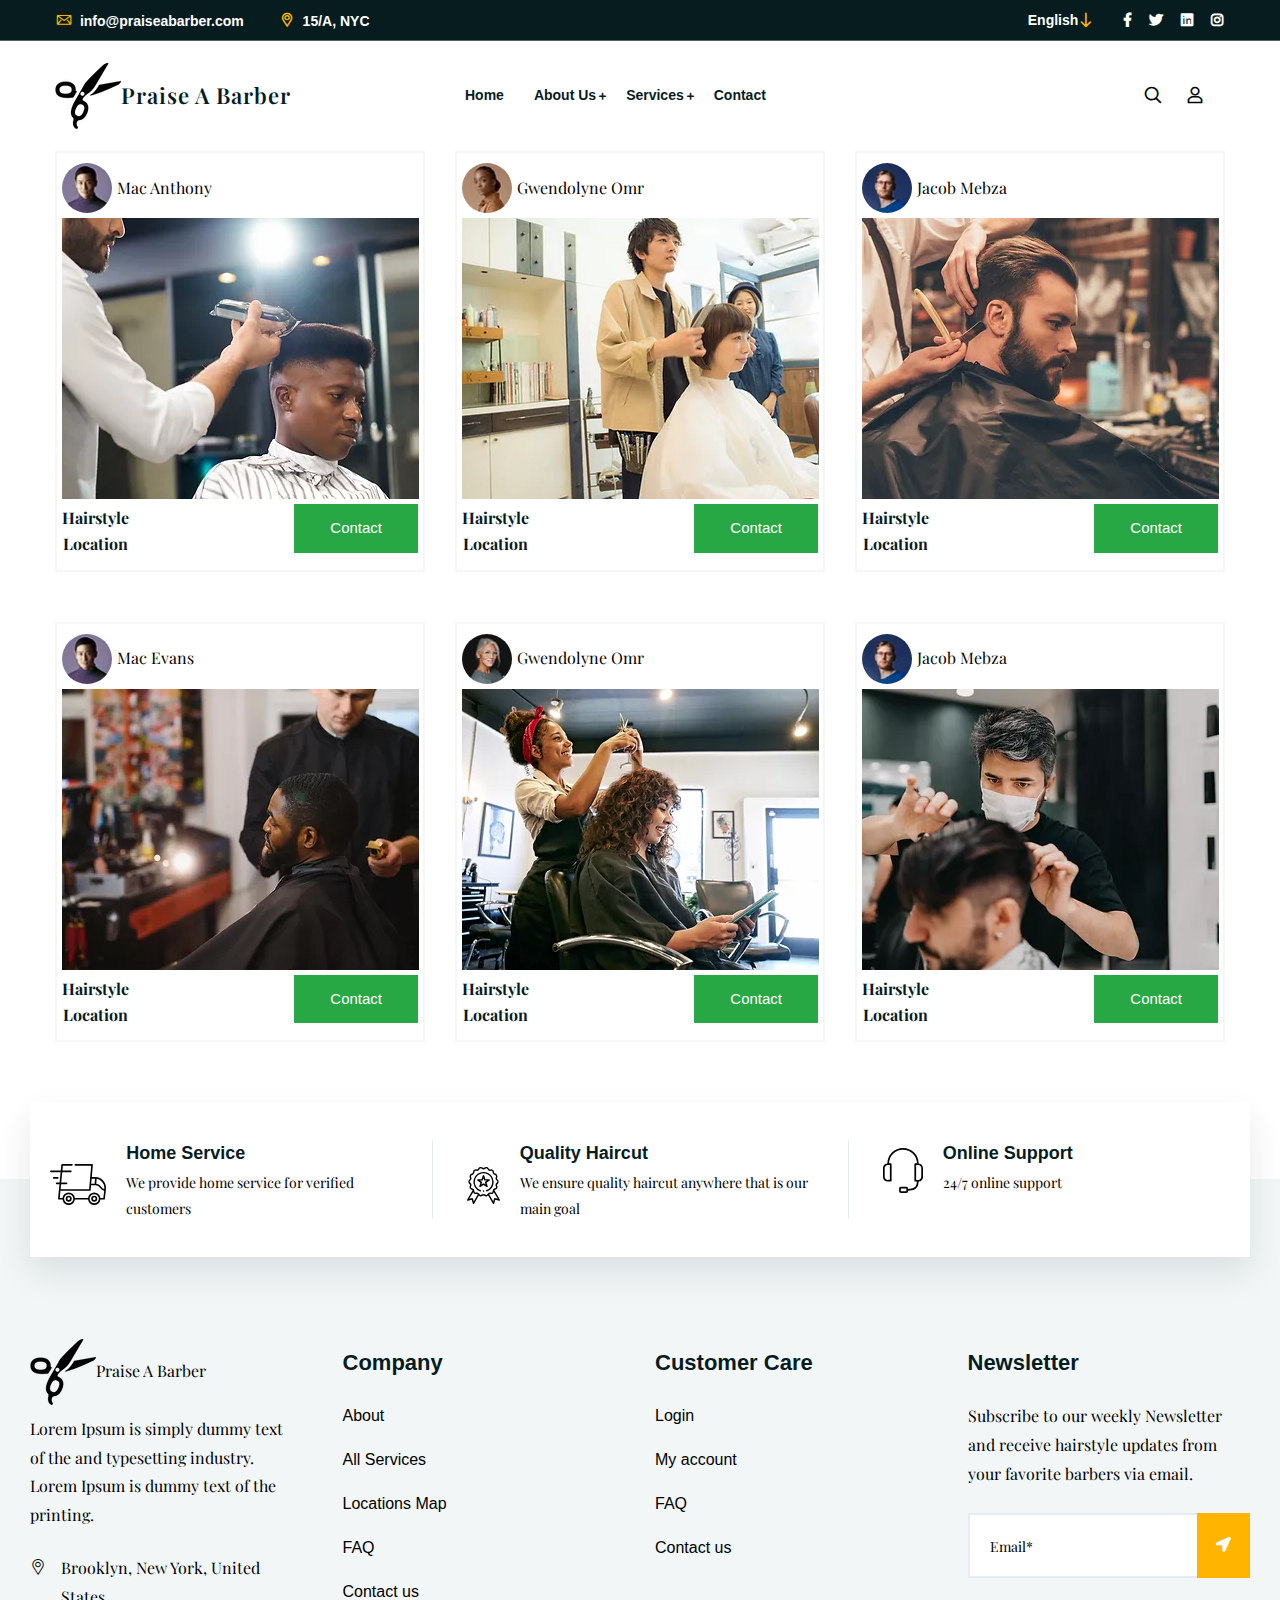
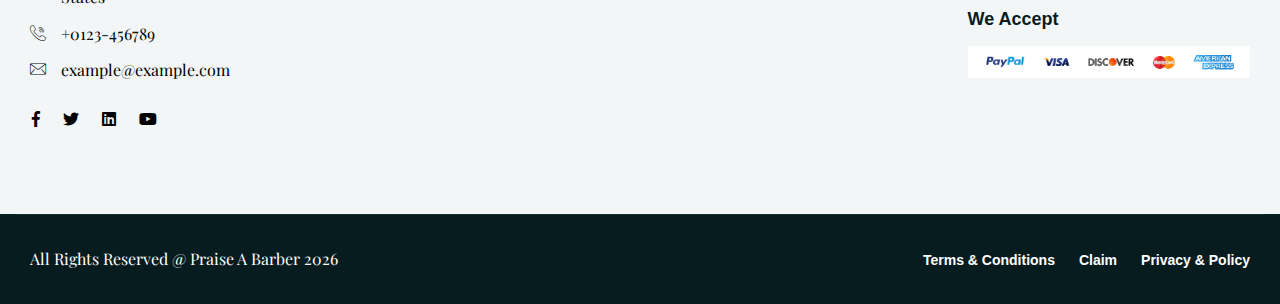
==== web_static/index.html @ bfbeb557 "Merge pull request #20 from iChigozirim/menor" ====
<!doctype html>
<html class="no-js" lang="en">

<head>
    <meta charset="utf-8">
    <meta http-equiv="x-ua-compatible" content="ie=edge">
    <title>Praise A Barber</title>
    <meta name="description" content="">
    <meta name="viewport" content="width=device-width, initial-scale=1, shrink-to-fit=no">

    <!-- Place favicon.png in the root directory -->
    <!-- <link rel="shortcut icon" href="img/favicon.png" type="image/x-icon" /> -->
    <!-- Font Icons css -->
    <link rel="stylesheet" href="css/font-icons.css">
    <!-- plugins css -->
    <link rel="stylesheet" href="css/plugins.css">
    <!-- Main Stylesheet -->
    <link rel="stylesheet" href="css/style.css">
    <!-- Responsive css -->
    <link rel="stylesheet" href="css/responsive.css">
</head>

<body>

    <!-- Add your site or application content here -->

<!-- Body main wrapper start -->
<div class="body-wrapper">

    <!-- HEADER AREA START (header-4) -->
    <header class="ltn__header-area ltn__header-4 ltn__header-6 ltn__header-transparent--- gradient-color-2---">
        <!-- ltn__header-top-area start -->
        <div class="ltn__header-top-area top-area-color-white">
            <div class="container">
                <div class="row">
                    <div class="col-md-7">
                        <div class="ltn__top-bar-menu">
                            <ul>
                                <li><a href="#"><i class="icon-mail"></i> info@praiseabarber.com</a></li>
                                <li><a href="locations.html"><i class="icon-placeholder"></i> 15/A, NYC</a></li>
                            </ul>
                        </div>
                    </div>
                    <div class="col-md-5">
                        <div class="top-bar-right text-right">
                            <div class="ltn__top-bar-menu">
                                <ul>
                                    <li>
                                        <!-- ltn__language-menu -->
                                        <div class="ltn__drop-menu ltn__currency-menu ltn__language-menu">
                                            <ul>
                                                <li><a href="#" class="dropdown-toggle"><span class="active-currency">English</span></a>
                                                    <ul>
                                                        <li><a href="#">Arabic</a></li>
                                                        <li><a href="#">Bengali</a></li>
                                                        <li><a href="#">Chinese</a></li>
                                                        <li><a href="#">English</a></li>
                                                        <li><a href="#">French</a></li>
                                                        <li><a href="#">Hindi</a></li>
                                                    </ul>
                                                </li>
                                            </ul>
                                        </div>
                                    </li>
                                    <li>
                                        <!-- ltn__social-media -->
                                        <div class="ltn__social-media">
                                            <ul>
                                                <li><a href="#" title="Facebook"><i class="fab fa-facebook-f"></i></a></li>
                                                <li><a href="#" title="Twitter"><i class="fab fa-twitter"></i></a></li>
                                                <li><a href="#" title="Linkedin"><i class="fab fa-linkedin"></i></a></li>
                                                <li><a href="#" title="Instagram"><i class="fab fa-instagram"></i></a></li>
                                            </ul>
                                        </div>
                                    </li>
                                </ul>
                            </div>
                        </div>
                    </div>
                </div>
            </div>
        </div>
        <!-- ltn__header-top-area end -->
        
        <!-- ltn__header-middle-area start -->
        <div class="ltn__header-middle-area ltn__header-sticky ltn__sticky-bg-white">
            <div class="container">
                <div class="row">
                    <div class="col">
                        <div class="site-logo">
                            <a href="index.html"><img src="img/barber-scissors-icon.png" alt="Logo">Praise A Barber</a>
                        </div>
                    </div>
                    <div class="col header-menu-column">
                        <div class="header-menu d-none d-xl-block">
                            <nav>
                                <div class="ltn__main-menu">
                                    <ul>
                                        <li><a href="index.html">Home</a></li>
                                        <li class="menu-icon"><a href="#">About Us</a>
                                            <ul>
                                                <li><a href="#">About Us</a></li>
                                                <li><a href="#">FAQ</a></li>
                                            </ul>
                                        </li>
                                        <li class="menu-icon"><a href="#">Services</a>
                                            <ul class="mega-menu">
                                                <li>
                                                    <div class="menu-product-item">
                                                        <div class="menu-product-img">
                                                            <a href="#"><img src="img/product/Masked Barber.webp" alt="#"></a>
                                                        </div>
                                                        <div class="product-info">
                                                            <h2 class="product-title"><a href="#">Afro Cut</a></h2>
                                                        </div>
                                                    </div>
                                                </li>

                                                <li>
                                                    <div class="menu-product-item">
                                                        <div class="menu-product-img">
                                                            <a href="#"><img src="img/product/Getting a Haircut (1).webp" alt="#"></a>
                                                        </div>
                                                        <div class="product-info">
                                                            <h2 class="product-title"><a href="#">Afro Cut</a></h2>
                                                        </div>
                                                    </div>
                                                </li>
                                                <li>
                                                    <div class="menu-product-item">
                                                        <div class="menu-product-img">
                                                            <a href="#"><img src="img/product/Getting a Haircut.webp" alt="#"></a>
                                                        </div>
                                                        <div class="product-info">
                                                            <h2 class="product-title"><a href="#">Afro Cut</a></h2>
                                                        </div>
                                                    </div>
                                                </li>
                                                <li>
                                                    <div class="menu-product-item">
                                                        <div class="menu-product-img">
                                                            <a href="#"><img src="img/product/New Haircut.webp" alt="#"></a>
                                                        </div>
                                                        <div class="product-info">
                                                            <h2 class="product-title"><a href="#">Afro Cut</a></h2>
                                                        </div>
                                                    </div>
                                                </li>

                                            </ul>
                                        </li>
                                        <li><a href="#">Contact</a></li>
                                    </ul>
                                </div>
                            </nav>
                        </div>
                    </div>
                    <div class="col">
                        <div class="ltn__header-options">
                            <!-- ltn__currency-menu -->
                            <!-- <div class="ltn__drop-menu ltn__currency-menu">
                                <ul>
                                    <li><a href="#" class="dropdown-toggle"><span class="active-currency">USD</span></a>
                                        <ul>
                                            <li><a href="login.html">USD - US Dollar</a></li>
                                            <li><a href="wishlist.html">CAD - Canada Dollar</a></li>
                                            <li><a href="register.html">EUR - Euro</a></li>
                                            <li><a href="account.html">GBP - British Pound</a></li>
                                            <li><a href="wishlist.html">INR - Indian Rupee</a></li>
                                            <li><a href="wishlist.html">BDT - Bangladesh Taka</a></li>
                                            <li><a href="wishlist.html">JPY - Japan Yen</a></li>
                                            <li><a href="wishlist.html">AUD - Australian Dollar</a></li>
                                        </ul>
                                    </li>
                                </ul>
                            </div> -->
                            <!-- header-search-1 -->
                            <div class="header-search-wrap">
                                <div class="header-search-1">
                                    <div class="search-icon">
                                        <i class="icon-search for-search-show"></i>
                                        <i class="icon-cancel  for-search-close"></i>
                                    </div>
                                </div>
                                <div class="header-search-1-form">
                                    <form id="#" method="get"  action="#">
                                        <input type="text" name="search" value="" placeholder="Search location, barber, hairstyle"/>
                                        <button type="submit">
                                            <span><i class="icon-search"></i></span>
                                        </button>
                                    </form>
                                </div>
                            </div>
                            <!-- user-menu -->
                            <div class="ltn__drop-menu user-menu">
                                <ul>
                                    <li>
                                        <a href="#"><i class="icon-user"></i></a>
                                        <ul>
                                            <li><a href="login.html">Sign in</a></li>
                                            <li><a href="register.html">Register</a></li>
                                        </ul>
                                    </li>
                                </ul>
                            </div>
                            <!-- Mobile Menu Button -->
                            <div class="mobile-menu-toggle d-xl-none">
                                <a href="#ltn__utilize-mobile-menu" class="ltn__utilize-toggle">
                                    <svg viewBox="0 0 800 600">
                                        <path d="M300,220 C300,220 520,220 540,220 C740,220 640,540 520,420 C440,340 300,200 300,200" id="top"></path>
                                        <path d="M300,320 L540,320" id="middle"></path>
                                        <path d="M300,210 C300,210 520,210 540,210 C740,210 640,530 520,410 C440,330 300,190 300,190" id="bottom" transform="translate(480, 320) scale(1, -1) translate(-480, -318) "></path>
                                    </svg>
                                </a>
                            </div>
                        </div>
                    </div>
                </div>
            </div>
        </div>
        <!-- ltn__header-middle-area end -->
    </header>
    <!-- HEADER AREA END -->

    <!-- Utilize Mobile Menu Start -->
    <div id="ltn__utilize-mobile-menu" class="ltn__utilize ltn__utilize-mobile-menu">
        <div class="ltn__utilize-menu-inner ltn__scrollbar">
            <div class="ltn__utilize-menu-head">
                <div class="site-logo">
                    <a href="index.html"><img src="img/barber-scissors-icon.png" alt="Logo">Praise A Barber</a>
                </div>
                <button class="ltn__utilize-close">×</button>
            </div>
            <div class="ltn__utilize-menu-search-form">
                <form action="#">
                    <input type="text" placeholder="Search location, barber, hairstyle">
                    <button><i class="fas fa-search"></i></button>
                </form>
            </div>
            <div class="ltn__utilize-menu">
                <ul>
                    <li><a href="#">Home</a></li>
                    <li><a href="#">About</a></li>
                    <li><a href="#">Services</a></li>
                    <li><a href="#">Contact</a></li>
                </ul>
            </div>
            <div class="ltn__utilize-buttons ltn__utilize-buttons-2">
                <ul>
                    <li>
                        <a href="#" title="Login">
                            <span class="utilize-btn-icon">
                                <i class="far fa-user"></i>
                            </span>
                            Login / Register
                        </a>
                    </li>
                </ul>
            </div>
            <div class="ltn__social-media-2">
                <ul>
                    <li><a href="#" title="Facebook"><i class="fab fa-facebook-f"></i></a></li>
                    <li><a href="#" title="Twitter"><i class="fab fa-twitter"></i></a></li>
                    <li><a href="#" title="Linkedin"><i class="fab fa-linkedin"></i></a></li>
                    <li><a href="#" title="Instagram"><i class="fab fa-instagram"></i></a></li>
                    
                </ul>
            </div>
        </div>
    </div>
    <!-- Utilize Mobile Menu End -->

    <div class="ltn__utilize-overlay"></div>

    <!-- Barbers AREA START -->
    <div class="ltn__product-area ltn__product-gutter pb-10">
        <div class="container">
            <div class="row justify-content-center">
                <!-- ltn__product-item -->
                <div class="col-lg-4 col-md-4 col-sm-6 col-6">
                    <div class="ltn__product-item ltn__product-item-3 text-center">
                        <div>
                            <div class="barber-photo">
                                <span class="barber-img"><img src="img/product/user.webp" alt=""></span>
                                <span style="margin-left: 5px;">Mac Anthony</span>
                            </div>
                        </div>
                        <div class="product-img">
                            <a href="#"><img src="img/product/Trendy Haircut.webp" alt="#"></a>
                            <div class="product-hover-action">
                                <ul>
                                    <li>
                                        <a href="#" title="Likes"><i class="far fa-heart"> <sup>2</sup></i></a>
                                    </li>
                                </ul>
                            </div>
                        </div>
                        <div class="barber-info">
                            <div>
                                <h2 class="product-title"><a href="#">Hairstyle</a></h2>
                                <h2 class="product-title"><a href="#">Location</a></h2>
                            </div>
                            <div class="product-price">
                                <a href="#" class="btn btn-success">Contact</a>
                            </div>
                        </div>
                    </div>
                </div>
                <!-- ltn__product-item -->
                <div class="col-lg-4 col-md-4 col-sm-6 col-6">
                    <div class="ltn__product-item ltn__product-item-3 text-center">
                        <div>
                            <div class="barber-photo">
                                <span class="barber-img"><img src="img/product/user1.webp" alt=""></span>
                                <span style="margin-left: 5px;">Gwendolyne Omr</span>
                            </div>
                        </div>
                        <div class="product-img">
                            <a href="#"><img src="img/product/New Haircut.webp" alt="#"></a>
                            <div class="product-hover-action">
                                <ul>
                                    <li>
                                        <a href="#" title="Likes"><i class="far fa-heart"> <sup>2</sup></i></a>
                                    </li>
                                </ul>
                            </div>
                        </div>
                        <div class="barber-info">
                            <div>
                                <h2 class="product-title"><a href="#">Hairstyle</a></h2>
                                <h2 class="product-title"><a href="#">Location</a></h2>
                            </div>
                            <div class="product-price">
                                <a href="#" class="btn btn-success">Contact</a>
                            </div>
                        </div>
                    </div>
                </div>
                <!-- ltn__product-item -->
                <div class="col-lg-4 col-md-4 col-sm-6 col-6">
                    <div class="ltn__product-item ltn__product-item-3 text-center">
                        <div>
                            <div class="barber-photo">
                                <span class="barber-img"><img src="img/product/user2.webp" alt=""></span>
                                <span style="margin-left: 5px;">Jacob Mebza</span>
                            </div>
                        </div>
                        <div class="product-img">
                            <a href="#"><img src="img/product/Man Getting a Haircut.webp" alt="#"></a>
                            <div class="product-hover-action">
                                <ul>
                                    <li>
                                        <a href="#" title="Likes"><i class="far fa-heart"> <sup>2</sup></i></a>
                                    </li>
                                </ul>
                            </div>
                        </div>
                        <div class="barber-info">
                            <div>
                                <h2 class="product-title"><a href="#">Hairstyle</a></h2>
                                <h2 class="product-title"><a href="#">Location</a></h2>
                            </div>
                            <div class="product-price">
                                <a href="#" class="btn btn-success">Contact</a>
                            </div>
                        </div>
                    </div>
                </div>
                <!--  -->
            </div>
            <div class="row justify-content-center">
                <!-- ltn__product-item -->
                <div class="col-lg-4 col-md-4 col-sm-6 col-6">
                    <div class="ltn__product-item ltn__product-item-3 text-center">
                        <div>
                            <div class="barber-photo">
                                <span class="barber-img"><img src="img/product/user.webp" alt=""></span>
                                <span style="margin-left: 5px;">Mac Evans</span>
                            </div>
                        </div>
                        <div class="product-img">
                            <a href="#"><img src="img/product/Getting a Haircut (2).webp" alt="#"></a>
                            <div class="product-hover-action">
                                <ul>
                                    <li>
                                        <a href="#" title="Likes"><i class="far fa-heart"> <sup>2</sup></i></a>
                                    </li>
                                </ul>
                            </div>
                        </div>
                        <div class="barber-info">
                            <div>
                                <h2 class="product-title"><a href="#">Hairstyle</a></h2>
                                <h2 class="product-title"><a href="#">Location</a></h2>
                            </div>
                            <div class="product-price">
                                <a href="#" class="btn btn-success">Contact</a>
                            </div>
                        </div>
                    </div>
                </div>
                <!-- ltn__product-item -->
                <div class="col-lg-4 col-md-4 col-sm-6 col-6">
                    <div class="ltn__product-item ltn__product-item-3 text-center">
                        <div>
                            <div class="barber-photo">
                                <span class="barber-img"><img src="img/product/user3.webp" alt=""></span>
                                <span style="margin-left: 5px;">Gwendolyne Omr</span>
                            </div>
                        </div>
                        <div class="product-img">
                            <a href="#"><img src="img/product/Getting a Haircut (1).webp" alt="#"></a>
                            <div class="product-hover-action">
                                <ul>
                                    <li>
                                        <a href="#" title="Likes"><i class="far fa-heart"> <sup>2</sup></i></a>
                                    </li>
                                </ul>
                            </div>
                        </div>
                        <div class="barber-info">
                            <div>
                                <h2 class="product-title"><a href="#">Hairstyle</a></h2>
                                <h2 class="product-title"><a href="#">Location</a></h2>
                            </div>
                            <div class="product-price">
                                <a href="#" class="btn btn-success">Contact</a>
                            </div>
                        </div>
                    </div>
                </div>
                <!-- ltn__product-item -->
                <div class="col-lg-4 col-md-4 col-sm-6 col-6">
                    <div class="ltn__product-item ltn__product-item-3 text-center">
                        <div>
                            <div class="barber-photo">
                                <span class="barber-img"><img src="img/product/user2.webp" alt=""></span>
                                <span style="margin-left: 5px;">Jacob Mebza</span>
                            </div>
                        </div>
                        <div class="product-img">
                            <a href="#"><img src="img/product/Masked Barber.webp" alt="#"></a>
                            <div class="product-hover-action">
                                <ul>
                                    <li>
                                        <a href="#" title="Likes"><i class="far fa-heart"> <sup>2</sup></i></a>
                                    </li>
                                </ul>
                            </div>
                        </div>
                        <div class="barber-info">
                            <div>
                                <h2 class="product-title"><a href="#">Hairstyle</a></h2>
                                <h2 class="product-title"><a href="#">Location</a></h2>
                            </div>
                            <div class="product-price">
                                <a href="#" class="btn btn-success">Contact</a>
                            </div>
                        </div>
                    </div>
                </div>
                <!--  -->
            </div>
        </div>
    </div>
    <!-- Barbers AREA END -->



    <!-- FEATURE AREA START ( Feature - 3) -->
    <div class="ltn__feature-area before-bg-bottom-2 mb--30--- plr--5">
        <div class="container-fluid">
            <div class="row">
                <div class="col-lg-12">
                    <div class="ltn__feature-item-box-wrap ltn__border-between-column white-bg">
                        <div class="row">
                            <div class="col-xl-4 col-md-6 col-12">
                                <div class="ltn__feature-item ltn__feature-item-8">
                                    <div class="ltn__feature-icon">
                                        <img src="img/icons/svg/4-track.svg" alt="#">
                                    </div>
                                    <div class="ltn__feature-info">
                                        <h4>Home Service</h4>
                                        <p>We provide home service for verified customers</p>
                                    </div>
                                </div>
                            </div>
                            <div class="col-xl-4 col-md-6 col-12">
                                <div class="ltn__feature-item ltn__feature-item-8">
                                    <div class="ltn__feature-icon">
                                        <img src="img/icons/svg/5-madel.svg" alt="#">
                                    </div>
                                    <div class="ltn__feature-info">
                                        <h4>Quality Haircut</h4>
                                        <p>We ensure quality haircut anywhere
                                            that is our main goal</p>
                                    </div>
                                </div>
                            </div>
                            <div class="col-xl-4 col-md-6 col-12">
                                <div class="ltn__feature-item ltn__feature-item-8">
                                    <div class="ltn__feature-icon">
                                        <img src="img/icons/svg/7-support.svg" alt="#">
                                    </div>
                                    <div class="ltn__feature-info">
                                        <h4>Online Support</h4>
                                        <p>24/7 online support</p>
                                    </div>
                                </div>
                            </div>
                        </div>
                    </div>
                </div>
            </div>
        </div>
    </div>
    <!-- FEATURE AREA END -->

    <!-- FOOTER AREA START -->
    <footer class="ltn__footer-area  ">
        <div class="footer-top-area  section-bg-1 plr--5">
            <div class="container-fluid">
                <div class="row">
                    <div class="col-xl-3 col-md-6 col-sm-6 col-12">
                        <div class="footer-widget footer-about-widget">
                            <div class="footer-logo">
                                <div class="site-logo">
                                    <img src="img/barber-scissors-icon.png" alt="Logo"> Praise A Barber
                                </div>
                            </div>
                            <p>Lorem Ipsum is simply dummy text of the and typesetting industry. Lorem Ipsum is dummy text of the printing.</p>
                            <div class="footer-address">
                                <ul>
                                    <li>
                                        <div class="footer-address-icon">
                                            <i class="icon-placeholder"></i>
                                        </div>
                                        <div class="footer-address-info">
                                            <p>Brooklyn, New York, United States</p>
                                        </div>
                                    </li>
                                    <li>
                                        <div class="footer-address-icon">
                                            <i class="icon-call"></i>
                                        </div>
                                        <div class="footer-address-info">
                                            <p><a href="tel:+0123-456789">+0123-456789</a></p>
                                        </div>
                                    </li>
                                    <li>
                                        <div class="footer-address-icon">
                                            <i class="icon-mail"></i>
                                        </div>
                                        <div class="footer-address-info">
                                            <p><a href="mailto:example@example.com">example@example.com</a></p>
                                        </div>
                                    </li>
                                </ul>
                            </div>
                            <div class="ltn__social-media mt-20">
                                <ul>
                                    <li><a href="#" title="Facebook"><i class="fab fa-facebook-f"></i></a></li>
                                    <li><a href="#" title="Twitter"><i class="fab fa-twitter"></i></a></li>
                                    <li><a href="#" title="Linkedin"><i class="fab fa-linkedin"></i></a></li>
                                    <li><a href="#" title="Youtube"><i class="fab fa-youtube"></i></a></li>
                                </ul>
                            </div>
                        </div>
                    </div>
                    <div class="col-xl-3 col-md-6 col-sm-6 col-12">
                        <div class="footer-widget footer-menu-widget clearfix">
                            <h4 class="footer-title">Company</h4>
                            <div class="footer-menu">
                                <ul>
                                    <li><a href="#">About</a></li>
                                    <li><a href="#">All Services</a></li>
                                    <li><a href="locations.html">Locations Map</a></li>
                                    <li><a href="#">FAQ</a></li>
                                    <li><a href="#">Contact us</a></li>
                                </ul>
                            </div>
                        </div>
                    </div>
                    <div class="col-xl-3 col-md-6 col-sm-6 col-12">
                        <div class="footer-widget footer-menu-widget clearfix">
                            <h4 class="footer-title">Customer Care</h4>
                            <div class="footer-menu">
                                <ul>
                                    <li><a href="#">Login</a></li>
                                    <li><a href="#">My account</a></li>
                                    <li><a href="#">FAQ</a></li>
                                    <li><a href="#">Contact us</a></li>
                                </ul>
                            </div>
                        </div>
                    </div>
                    <div class="col-xl-3 col-md-6 col-sm-12 col-12">
                        <div class="footer-widget footer-newsletter-widget">
                            <h4 class="footer-title">Newsletter</h4>
                            <p>Subscribe to our weekly Newsletter and receive hairstyle updates 
                                from your favorite barbers via email.</p>
                            <div class="footer-newsletter">
                                <form action="#">
                                    <input type="email" name="email" placeholder="Email*">
                                    <div class="btn-wrapper">
                                        <button class="theme-btn-1 btn" type="submit"><i class="fas fa-location-arrow"></i></button>
                                    </div>
                                </form>
                            </div>
                            <h5 class="mt-30">We Accept</h5>
                            <img src="img/icons/payment-4.png" alt="Payment Image">
                        </div>
                    </div>
                </div>
            </div>
        </div>
        <div class="ltn__copyright-area ltn__copyright-2 section-bg-2 plr--5">
            <div class="container-fluid ltn__border-top-2">
                <div class="row">
                    <div class="col-md-6 col-12">
                        <div class="ltn__copyright-design clearfix">
                            <p>All Rights Reserved @ Praise A Barber <span class="current-year"></span></p>
                        </div>
                    </div>
                    <div class="col-md-6 col-12 align-self-center">
                        <div class="ltn__copyright-menu text-right">
                            <ul>
                                <li><a href="#">Terms & Conditions</a></li>
                                <li><a href="#">Claim</a></li>
                                <li><a href="#">Privacy & Policy</a></li>
                            </ul>
                        </div>
                    </div>
                </div>
            </div>
        </div>
    </footer>
    <!-- FOOTER AREA END -->

</div>
<!-- Body main wrapper end -->    

    <!-- preloader area start -->
    <div class="preloader d-none" id="preloader">
        <div class="preloader-inner">
            <div class="spinner">
                <div class="dot1"></div>
                <div class="dot2"></div>
            </div>
        </div>
    </div>
    <!-- preloader area end -->

    <!-- All JS Plugins -->
    <script src="js/plugins.js"></script>
    <!-- Main JS -->
    <script src="js/main.js"></script>
  
</body>

</html>
---- web_static/css/font-icons.css ----
/* ===================================================
>>> TABLE OF CONTENTS:
======================================================
  1. Themify Icons 
  2. Font Awesome 

 
=================================================== */

/*---------------------------------------------------------------
  2. Font Awesome 5 Icon
---------------------------------------------------------------*/
/*!
 * Font Awesome Free 5.5.0 by @fontawesome - https://fontawesome.com
 * License - https://fontawesome.com/license/free (Icons: CC BY 4.0, Fonts: SIL OFL 1.1, Code: MIT License)
 */

 
.fa,.fab,.fal,.far,.fas{-moz-osx-font-smoothing:grayscale;-webkit-font-smoothing:antialiased;display:inline-block;font-style:normal;font-variant:normal;text-rendering:auto;line-height:1}.fa-lg{font-size:1.33333em;line-height:.75em;vertical-align:-.0667em}.fa-xs{font-size:.75em}.fa-sm{font-size:.875em}.fa-1x{font-size:1em}.fa-2x{font-size:2em}.fa-3x{font-size:3em}.fa-4x{font-size:4em}.fa-5x{font-size:5em}.fa-6x{font-size:6em}.fa-7x{font-size:7em}.fa-8x{font-size:8em}.fa-9x{font-size:9em}.fa-10x{font-size:10em}.fa-fw{text-align:center;width:1.25em}.fa-ul{list-style-type:none;margin-left:2.5em;padding-left:0}.fa-ul>li{position:relative}.fa-li{left:-2em;position:absolute;text-align:center;width:2em;line-height:inherit}.fa-border{border:.08em solid #eee;border-radius:.1em;padding:.2em .25em .15em}.fa-pull-left{float:left}.fa-pull-right{float:right}.fa.fa-pull-left,.fab.fa-pull-left,.fal.fa-pull-left,.far.fa-pull-left,.fas.fa-pull-left{margin-right:.3em}.fa.fa-pull-right,.fab.fa-pull-right,.fal.fa-pull-right,.far.fa-pull-right,.fas.fa-pull-right{margin-left:.3em}.fa-spin{animation:fa-spin 2s infinite linear}.fa-pulse{animation:fa-spin 1s infinite steps(8)}@keyframes fa-spin{0%{transform:rotate(0deg)}to{transform:rotate(1turn)}}.fa-rotate-90{-ms-filter:"progid:DXImageTransform.Microsoft.BasicImage(rotation=1)";transform:rotate(90deg)}.fa-rotate-180{-ms-filter:"progid:DXImageTransform.Microsoft.BasicImage(rotation=2)";transform:rotate(180deg)}.fa-rotate-270{-ms-filter:"progid:DXImageTransform.Microsoft.BasicImage(rotation=3)";transform:rotate(270deg)}.fa-flip-horizontal{-ms-filter:"progid:DXImageTransform.Microsoft.BasicImage(rotation=0, mirror=1)";transform:scaleX(-1)}.fa-flip-vertical{transform:scaleY(-1)}.fa-flip-horizontal.fa-flip-vertical,.fa-flip-vertical{-ms-filter:"progid:DXImageTransform.Microsoft.BasicImage(rotation=2, mirror=1)"}.fa-flip-horizontal.fa-flip-vertical{transform:scale(-1)}:root .fa-flip-horizontal,:root .fa-flip-vertical,:root .fa-rotate-90,:root .fa-rotate-180,:root .fa-rotate-270{-webkit-filter:none;filter:none}.fa-stack{display:inline-block;height:2em;line-height:2em;position:relative;vertical-align:middle;width:2.5em}.fa-stack-1x,.fa-stack-2x{left:0;position:absolute;text-align:center;width:100%}.fa-stack-1x{line-height:inherit}.fa-stack-2x{font-size:2em}.fa-inverse{color:#fff}.fa-500px:before{content:"\f26e"}.fa-accessible-icon:before{content:"\f368"}.fa-accusoft:before{content:"\f369"}.fa-acquisitions-incorporated:before{content:"\f6af"}.fa-ad:before{content:"\f641"}.fa-address-book:before{content:"\f2b9"}.fa-address-card:before{content:"\f2bb"}.fa-adjust:before{content:"\f042"}.fa-adn:before{content:"\f170"}.fa-adversal:before{content:"\f36a"}.fa-affiliatetheme:before{content:"\f36b"}.fa-air-freshener:before{content:"\f5d0"}.fa-algolia:before{content:"\f36c"}.fa-align-center:before{content:"\f037"}.fa-align-justify:before{content:"\f039"}.fa-align-left:before{content:"\f036"}.fa-align-right:before{content:"\f038"}.fa-alipay:before{content:"\f642"}.fa-allergies:before{content:"\f461"}.fa-amazon:before{content:"\f270"}.fa-amazon-pay:before{content:"\f42c"}.fa-ambulance:before{content:"\f0f9"}.fa-american-sign-language-interpreting:before{content:"\f2a3"}.fa-amilia:before{content:"\f36d"}.fa-anchor:before{content:"\f13d"}.fa-android:before{content:"\f17b"}.fa-angellist:before{content:"\f209"}.fa-angle-double-down:before{content:"\f103"}.fa-angle-double-left:before{content:"\f100"}.fa-angle-double-right:before{content:"\f101"}.fa-angle-double-up:before{content:"\f102"}.fa-angle-down:before{content:"\f107"}.fa-angle-left:before{content:"\f104"}.fa-angle-right:before{content:"\f105"}.fa-angle-up:before{content:"\f106"}.fa-angry:before{content:"\f556"}.fa-angrycreative:before{content:"\f36e"}.fa-angular:before{content:"\f420"}.fa-ankh:before{content:"\f644"}.fa-app-store:before{content:"\f36f"}.fa-app-store-ios:before{content:"\f370"}.fa-apper:before{content:"\f371"}.fa-apple:before{content:"\f179"}.fa-apple-alt:before{content:"\f5d1"}.fa-apple-pay:before{content:"\f415"}.fa-archive:before{content:"\f187"}.fa-archway:before{content:"\f557"}.fa-arrow-alt-circle-down:before{content:"\f358"}.fa-arrow-alt-circle-left:before{content:"\f359"}.fa-arrow-alt-circle-right:before{content:"\f35a"}.fa-arrow-alt-circle-up:before{content:"\f35b"}.fa-arrow-circle-down:before{content:"\f0ab"}.fa-arrow-circle-left:before{content:"\f0a8"}.fa-arrow-circle-right:before{content:"\f0a9"}.fa-arrow-circle-up:before{content:"\f0aa"}.fa-arrow-down:before{content:"\f063"}.fa-arrow-left:before{content:"\f060"}.fa-arrow-right:before{content:"\f061"}.fa-arrow-up:before{content:"\f062"}.fa-arrows-alt:before{content:"\f0b2"}.fa-arrows-alt-h:before{content:"\f337"}.fa-arrows-alt-v:before{content:"\f338"}.fa-assistive-listening-systems:before{content:"\f2a2"}.fa-asterisk:before{content:"\f069"}.fa-asymmetrik:before{content:"\f372"}.fa-at:before{content:"\f1fa"}.fa-atlas:before{content:"\f558"}.fa-atom:before{content:"\f5d2"}.fa-audible:before{content:"\f373"}.fa-audio-description:before{content:"\f29e"}.fa-autoprefixer:before{content:"\f41c"}.fa-avianex:before{content:"\f374"}.fa-aviato:before{content:"\f421"}.fa-award:before{content:"\f559"}.fa-aws:before{content:"\f375"}.fa-backspace:before{content:"\f55a"}.fa-backward:before{content:"\f04a"}.fa-balance-scale:before{content:"\f24e"}.fa-ban:before{content:"\f05e"}.fa-band-aid:before{content:"\f462"}.fa-bandcamp:before{content:"\f2d5"}.fa-barcode:before{content:"\f02a"}.fa-bars:before{content:"\f0c9"}.fa-baseball-ball:before{content:"\f433"}.fa-basketball-ball:before{content:"\f434"}.fa-bath:before{content:"\f2cd"}.fa-battery-empty:before{content:"\f244"}.fa-battery-full:before{content:"\f240"}.fa-battery-half:before{content:"\f242"}.fa-battery-quarter:before{content:"\f243"}.fa-battery-three-quarters:before{content:"\f241"}.fa-bed:before{content:"\f236"}.fa-beer:before{content:"\f0fc"}.fa-behance:before{content:"\f1b4"}.fa-behance-square:before{content:"\f1b5"}.fa-bell:before{content:"\f0f3"}.fa-bell-slash:before{content:"\f1f6"}.fa-bezier-curve:before{content:"\f55b"}.fa-bible:before{content:"\f647"}.fa-bicycle:before{content:"\f206"}.fa-bimobject:before{content:"\f378"}.fa-binoculars:before{content:"\f1e5"}.fa-birthday-cake:before{content:"\f1fd"}.fa-bitbucket:before{content:"\f171"}.fa-bitcoin:before{content:"\f379"}.fa-bity:before{content:"\f37a"}.fa-black-tie:before{content:"\f27e"}.fa-blackberry:before{content:"\f37b"}.fa-blender:before{content:"\f517"}.fa-blender-phone:before{content:"\f6b6"}.fa-blind:before{content:"\f29d"}.fa-blogger:before{content:"\f37c"}.fa-blogger-b:before{content:"\f37d"}.fa-bluetooth:before{content:"\f293"}.fa-bluetooth-b:before{content:"\f294"}.fa-bold:before{content:"\f032"}.fa-bolt:before{content:"\f0e7"}.fa-bomb:before{content:"\f1e2"}.fa-bone:before{content:"\f5d7"}.fa-bong:before{content:"\f55c"}.fa-book:before{content:"\f02d"}.fa-book-dead:before{content:"\f6b7"}.fa-book-open:before{content:"\f518"}.fa-book-reader:before{content:"\f5da"}.fa-bookmark:before{content:"\f02e"}.fa-bowling-ball:before{content:"\f436"}.fa-box:before{content:"\f466"}.fa-box-open:before{content:"\f49e"}.fa-boxes:before{content:"\f468"}.fa-braille:before{content:"\f2a1"}.fa-brain:before{content:"\f5dc"}.fa-briefcase:before{content:"\f0b1"}.fa-briefcase-medical:before{content:"\f469"}.fa-broadcast-tower:before{content:"\f519"}.fa-broom:before{content:"\f51a"}.fa-brush:before{content:"\f55d"}.fa-btc:before{content:"\f15a"}.fa-bug:before{content:"\f188"}.fa-building:before{content:"\f1ad"}.fa-bullhorn:before{content:"\f0a1"}.fa-bullseye:before{content:"\f140"}.fa-burn:before{content:"\f46a"}.fa-buromobelexperte:before{content:"\f37f"}.fa-bus:before{content:"\f207"}.fa-bus-alt:before{content:"\f55e"}.fa-business-time:before{content:"\f64a"}.fa-buysellads:before{content:"\f20d"}.fa-calculator:before{content:"\f1ec"}.fa-calendar:before{content:"\f133"}.fa-calendar-alt:before{content:"\f073"}.fa-calendar-check:before{content:"\f274"}.fa-calendar-minus:before{content:"\f272"}.fa-calendar-plus:before{content:"\f271"}.fa-calendar-times:before{content:"\f273"}.fa-camera:before{content:"\f030"}.fa-camera-retro:before{content:"\f083"}.fa-campground:before{content:"\f6bb"}.fa-cannabis:before{content:"\f55f"}.fa-capsules:before{content:"\f46b"}.fa-car:before{content:"\f1b9"}.fa-car-alt:before{content:"\f5de"}.fa-car-battery:before{content:"\f5df"}.fa-car-crash:before{content:"\f5e1"}.fa-car-side:before{content:"\f5e4"}.fa-caret-down:before{content:"\f0d7"}.fa-caret-left:before{content:"\f0d9"}.fa-caret-right:before{content:"\f0da"}.fa-caret-square-down:before{content:"\f150"}.fa-caret-square-left:before{content:"\f191"}.fa-caret-square-right:before{content:"\f152"}.fa-caret-square-up:before{content:"\f151"}.fa-caret-up:before{content:"\f0d8"}.fa-cart-arrow-down:before{content:"\f218"}.fa-cart-plus:before{content:"\f217"}.fa-cat:before{content:"\f6be"}.fa-cc-amazon-pay:before{content:"\f42d"}.fa-cc-amex:before{content:"\f1f3"}.fa-cc-apple-pay:before{content:"\f416"}.fa-cc-diners-club:before{content:"\f24c"}.fa-cc-discover:before{content:"\f1f2"}.fa-cc-jcb:before{content:"\f24b"}.fa-cc-mastercard:before{content:"\f1f1"}.fa-cc-paypal:before{content:"\f1f4"}.fa-cc-stripe:before{content:"\f1f5"}.fa-cc-visa:before{content:"\f1f0"}.fa-centercode:before{content:"\f380"}.fa-certificate:before{content:"\f0a3"}.fa-chair:before{content:"\f6c0"}.fa-chalkboard:before{content:"\f51b"}.fa-chalkboard-teacher:before{content:"\f51c"}.fa-charging-station:before{content:"\f5e7"}.fa-chart-area:before{content:"\f1fe"}.fa-chart-bar:before{content:"\f080"}.fa-chart-line:before{content:"\f201"}.fa-chart-pie:before{content:"\f200"}.fa-check:before{content:"\f00c"}.fa-check-circle:before{content:"\f058"}.fa-check-double:before{content:"\f560"}.fa-check-square:before{content:"\f14a"}.fa-chess:before{content:"\f439"}.fa-chess-bishop:before{content:"\f43a"}.fa-chess-board:before{content:"\f43c"}.fa-chess-king:before{content:"\f43f"}.fa-chess-knight:before{content:"\f441"}.fa-chess-pawn:before{content:"\f443"}.fa-chess-queen:before{content:"\f445"}.fa-chess-rook:before{content:"\f447"}.fa-chevron-circle-down:before{content:"\f13a"}.fa-chevron-circle-left:before{content:"\f137"}.fa-chevron-circle-right:before{content:"\f138"}.fa-chevron-circle-up:before{content:"\f139"}.fa-chevron-down:before{content:"\f078"}.fa-chevron-left:before{content:"\f053"}.fa-chevron-right:before{content:"\f054"}.fa-chevron-up:before{content:"\f077"}.fa-child:before{content:"\f1ae"}.fa-chrome:before{content:"\f268"}.fa-church:before{content:"\f51d"}.fa-circle:before{content:"\f111"}.fa-circle-notch:before{content:"\f1ce"}.fa-city:before{content:"\f64f"}.fa-clipboard:before{content:"\f328"}.fa-clipboard-check:before{content:"\f46c"}.fa-clipboard-list:before{content:"\f46d"}.fa-clock:before{content:"\f017"}.fa-clone:before{content:"\f24d"}.fa-closed-captioning:before{content:"\f20a"}.fa-cloud:before{content:"\f0c2"}.fa-cloud-download-alt:before{content:"\f381"}.fa-cloud-meatball:before{content:"\f73b"}.fa-cloud-moon:before{content:"\f6c3"}.fa-cloud-moon-rain:before{content:"\f73c"}.fa-cloud-rain:before{content:"\f73d"}.fa-cloud-showers-heavy:before{content:"\f740"}.fa-cloud-sun:before{content:"\f6c4"}.fa-cloud-sun-rain:before{content:"\f743"}.fa-cloud-upload-alt:before{content:"\f382"}.fa-cloudscale:before{content:"\f383"}.fa-cloudsmith:before{content:"\f384"}.fa-cloudversify:before{content:"\f385"}.fa-cocktail:before{content:"\f561"}.fa-code:before{content:"\f121"}.fa-code-branch:before{content:"\f126"}.fa-codepen:before{content:"\f1cb"}.fa-codiepie:before{content:"\f284"}.fa-coffee:before{content:"\f0f4"}.fa-cog:before{content:"\f013"}.fa-cogs:before{content:"\f085"}.fa-coins:before{content:"\f51e"}.fa-columns:before{content:"\f0db"}.fa-comment:before{content:"\f075"}.fa-comment-alt:before{content:"\f27a"}.fa-comment-dollar:before{content:"\f651"}.fa-comment-dots:before{content:"\f4ad"}.fa-comment-slash:before{content:"\f4b3"}.fa-comments:before{content:"\f086"}.fa-comments-dollar:before{content:"\f653"}.fa-compact-disc:before{content:"\f51f"}.fa-compass:before{content:"\f14e"}.fa-compress:before{content:"\f066"}.fa-concierge-bell:before{content:"\f562"}.fa-connectdevelop:before{content:"\f20e"}.fa-contao:before{content:"\f26d"}.fa-cookie:before{content:"\f563"}.fa-cookie-bite:before{content:"\f564"}.fa-copy:before{content:"\f0c5"}.fa-copyright:before{content:"\f1f9"}.fa-couch:before{content:"\f4b8"}.fa-cpanel:before{content:"\f388"}.fa-creative-commons:before{content:"\f25e"}.fa-creative-commons-by:before{content:"\f4e7"}.fa-creative-commons-nc:before{content:"\f4e8"}.fa-creative-commons-nc-eu:before{content:"\f4e9"}.fa-creative-commons-nc-jp:before{content:"\f4ea"}.fa-creative-commons-nd:before{content:"\f4eb"}.fa-creative-commons-pd:before{content:"\f4ec"}.fa-creative-commons-pd-alt:before{content:"\f4ed"}.fa-creative-commons-remix:before{content:"\f4ee"}.fa-creative-commons-sa:before{content:"\f4ef"}.fa-creative-commons-sampling:before{content:"\f4f0"}.fa-creative-commons-sampling-plus:before{content:"\f4f1"}.fa-creative-commons-share:before{content:"\f4f2"}.fa-creative-commons-zero:before{content:"\f4f3"}.fa-credit-card:before{content:"\f09d"}.fa-critical-role:before{content:"\f6c9"}.fa-crop:before{content:"\f125"}.fa-crop-alt:before{content:"\f565"}.fa-cross:before{content:"\f654"}.fa-crosshairs:before{content:"\f05b"}.fa-crow:before{content:"\f520"}.fa-crown:before{content:"\f521"}.fa-css3:before{content:"\f13c"}.fa-css3-alt:before{content:"\f38b"}.fa-cube:before{content:"\f1b2"}.fa-cubes:before{content:"\f1b3"}.fa-cut:before{content:"\f0c4"}.fa-cuttlefish:before{content:"\f38c"}.fa-d-and-d:before{content:"\f38d"}.fa-d-and-d-beyond:before{content:"\f6ca"}.fa-dashcube:before{content:"\f210"}.fa-database:before{content:"\f1c0"}.fa-deaf:before{content:"\f2a4"}.fa-delicious:before{content:"\f1a5"}.fa-democrat:before{content:"\f747"}.fa-deploydog:before{content:"\f38e"}.fa-deskpro:before{content:"\f38f"}.fa-desktop:before{content:"\f108"}.fa-dev:before{content:"\f6cc"}.fa-deviantart:before{content:"\f1bd"}.fa-dharmachakra:before{content:"\f655"}.fa-diagnoses:before{content:"\f470"}.fa-dice:before{content:"\f522"}.fa-dice-d20:before{content:"\f6cf"}.fa-dice-d6:before{content:"\f6d1"}.fa-dice-five:before{content:"\f523"}.fa-dice-four:before{content:"\f524"}.fa-dice-one:before{content:"\f525"}.fa-dice-six:before{content:"\f526"}.fa-dice-three:before{content:"\f527"}.fa-dice-two:before{content:"\f528"}.fa-digg:before{content:"\f1a6"}.fa-digital-ocean:before{content:"\f391"}.fa-digital-tachograph:before{content:"\f566"}.fa-directions:before{content:"\f5eb"}.fa-discord:before{content:"\f392"}.fa-discourse:before{content:"\f393"}.fa-divide:before{content:"\f529"}.fa-dizzy:before{content:"\f567"}.fa-dna:before{content:"\f471"}.fa-dochub:before{content:"\f394"}.fa-docker:before{content:"\f395"}.fa-dog:before{content:"\f6d3"}.fa-dollar-sign:before{content:"\f155"}.fa-dolly:before{content:"\f472"}.fa-dolly-flatbed:before{content:"\f474"}.fa-donate:before{content:"\f4b9"}.fa-door-closed:before{content:"\f52a"}.fa-door-open:before{content:"\f52b"}.fa-dot-circle:before{content:"\f192"}.fa-dove:before{content:"\f4ba"}.fa-download:before{content:"\f019"}.fa-draft2digital:before{content:"\f396"}.fa-drafting-compass:before{content:"\f568"}.fa-dragon:before{content:"\f6d5"}.fa-draw-polygon:before{content:"\f5ee"}.fa-dribbble:before{content:"\f17d"}.fa-dribbble-square:before{content:"\f397"}.fa-dropbox:before{content:"\f16b"}.fa-drum:before{content:"\f569"}.fa-drum-steelpan:before{content:"\f56a"}.fa-drumstick-bite:before{content:"\f6d7"}.fa-drupal:before{content:"\f1a9"}.fa-dumbbell:before{content:"\f44b"}.fa-dungeon:before{content:"\f6d9"}.fa-dyalog:before{content:"\f399"}.fa-earlybirds:before{content:"\f39a"}.fa-ebay:before{content:"\f4f4"}.fa-edge:before{content:"\f282"}.fa-edit:before{content:"\f044"}.fa-eject:before{content:"\f052"}.fa-elementor:before{content:"\f430"}.fa-ellipsis-h:before{content:"\f141"}.fa-ellipsis-v:before{content:"\f142"}.fa-ello:before{content:"\f5f1"}.fa-ember:before{content:"\f423"}.fa-empire:before{content:"\f1d1"}.fa-envelope:before{content:"\f0e0"}.fa-envelope-open:before{content:"\f2b6"}.fa-envelope-open-text:before{content:"\f658"}.fa-envelope-square:before{content:"\f199"}.fa-envira:before{content:"\f299"}.fa-equals:before{content:"\f52c"}.fa-eraser:before{content:"\f12d"}.fa-erlang:before{content:"\f39d"}.fa-ethereum:before{content:"\f42e"}.fa-etsy:before{content:"\f2d7"}.fa-euro-sign:before{content:"\f153"}.fa-exchange-alt:before{content:"\f362"}.fa-exclamation:before{content:"\f12a"}.fa-exclamation-circle:before{content:"\f06a"}.fa-exclamation-triangle:before{content:"\f071"}.fa-expand:before{content:"\f065"}.fa-expand-arrows-alt:before{content:"\f31e"}.fa-expeditedssl:before{content:"\f23e"}.fa-external-link-alt:before{content:"\f35d"}.fa-external-link-square-alt:before{content:"\f360"}.fa-eye:before{content:"\f06e"}.fa-eye-dropper:before{content:"\f1fb"}.fa-eye-slash:before{content:"\f070"}.fa-facebook:before{content:"\f09a"}.fa-facebook-f:before{content:"\f39e"}.fa-facebook-messenger:before{content:"\f39f"}.fa-facebook-square:before{content:"\f082"}.fa-fantasy-flight-games:before{content:"\f6dc"}.fa-fast-backward:before{content:"\f049"}.fa-fast-forward:before{content:"\f050"}.fa-fax:before{content:"\f1ac"}.fa-feather:before{content:"\f52d"}.fa-feather-alt:before{content:"\f56b"}.fa-female:before{content:"\f182"}.fa-fighter-jet:before{content:"\f0fb"}.fa-file:before{content:"\f15b"}.fa-file-alt:before{content:"\f15c"}.fa-file-archive:before{content:"\f1c6"}.fa-file-audio:before{content:"\f1c7"}.fa-file-code:before{content:"\f1c9"}.fa-file-contract:before{content:"\f56c"}.fa-file-csv:before{content:"\f6dd"}.fa-file-download:before{content:"\f56d"}.fa-file-excel:before{content:"\f1c3"}.fa-file-export:before{content:"\f56e"}.fa-file-image:before{content:"\f1c5"}.fa-file-import:before{content:"\f56f"}.fa-file-invoice:before{content:"\f570"}.fa-file-invoice-dollar:before{content:"\f571"}.fa-file-medical:before{content:"\f477"}.fa-file-medical-alt:before{content:"\f478"}.fa-file-pdf:before{content:"\f1c1"}.fa-file-powerpoint:before{content:"\f1c4"}.fa-file-prescription:before{content:"\f572"}.fa-file-signature:before{content:"\f573"}.fa-file-upload:before{content:"\f574"}.fa-file-video:before{content:"\f1c8"}.fa-file-word:before{content:"\f1c2"}.fa-fill:before{content:"\f575"}.fa-fill-drip:before{content:"\f576"}.fa-film:before{content:"\f008"}.fa-filter:before{content:"\f0b0"}.fa-fingerprint:before{content:"\f577"}.fa-fire:before{content:"\f06d"}.fa-fire-extinguisher:before{content:"\f134"}.fa-firefox:before{content:"\f269"}.fa-first-aid:before{content:"\f479"}.fa-first-order:before{content:"\f2b0"}.fa-first-order-alt:before{content:"\f50a"}.fa-firstdraft:before{content:"\f3a1"}.fa-fish:before{content:"\f578"}.fa-fist-raised:before{content:"\f6de"}.fa-flag:before{content:"\f024"}.fa-flag-checkered:before{content:"\f11e"}.fa-flag-usa:before{content:"\f74d"}.fa-flask:before{content:"\f0c3"}.fa-flickr:before{content:"\f16e"}.fa-flipboard:before{content:"\f44d"}.fa-flushed:before{content:"\f579"}.fa-fly:before{content:"\f417"}.fa-folder:before{content:"\f07b"}.fa-folder-minus:before{content:"\f65d"}.fa-folder-open:before{content:"\f07c"}.fa-folder-plus:before{content:"\f65e"}.fa-font:before{content:"\f031"}.fa-font-awesome:before{content:"\f2b4"}.fa-font-awesome-alt:before{content:"\f35c"}.fa-font-awesome-flag:before{content:"\f425"}.fa-font-awesome-logo-full:before{content:"\f4e6"}.fa-fonticons:before{content:"\f280"}.fa-fonticons-fi:before{content:"\f3a2"}.fa-football-ball:before{content:"\f44e"}.fa-fort-awesome:before{content:"\f286"}.fa-fort-awesome-alt:before{content:"\f3a3"}.fa-forumbee:before{content:"\f211"}.fa-forward:before{content:"\f04e"}.fa-foursquare:before{content:"\f180"}.fa-free-code-camp:before{content:"\f2c5"}.fa-freebsd:before{content:"\f3a4"}.fa-frog:before{content:"\f52e"}.fa-frown:before{content:"\f119"}.fa-frown-open:before{content:"\f57a"}.fa-fulcrum:before{content:"\f50b"}.fa-funnel-dollar:before{content:"\f662"}.fa-futbol:before{content:"\f1e3"}.fa-galactic-republic:before{content:"\f50c"}.fa-galactic-senate:before{content:"\f50d"}.fa-gamepad:before{content:"\f11b"}.fa-gas-pump:before{content:"\f52f"}.fa-gavel:before{content:"\f0e3"}.fa-gem:before{content:"\f3a5"}.fa-genderless:before{content:"\f22d"}.fa-get-pocket:before{content:"\f265"}.fa-gg:before{content:"\f260"}.fa-gg-circle:before{content:"\f261"}.fa-ghost:before{content:"\f6e2"}.fa-gift:before{content:"\f06b"}.fa-git:before{content:"\f1d3"}.fa-git-square:before{content:"\f1d2"}.fa-github:before{content:"\f09b"}.fa-github-alt:before{content:"\f113"}.fa-github-square:before{content:"\f092"}.fa-gitkraken:before{content:"\f3a6"}.fa-gitlab:before{content:"\f296"}.fa-gitter:before{content:"\f426"}.fa-glass-martini:before{content:"\f000"}.fa-glass-martini-alt:before{content:"\f57b"}.fa-glasses:before{content:"\f530"}.fa-glide:before{content:"\f2a5"}.fa-glide-g:before{content:"\f2a6"}.fa-globe:before{content:"\f0ac"}.fa-globe-africa:before{content:"\f57c"}.fa-globe-americas:before{content:"\f57d"}.fa-globe-asia:before{content:"\f57e"}.fa-gofore:before{content:"\f3a7"}.fa-golf-ball:before{content:"\f450"}.fa-goodreads:before{content:"\f3a8"}.fa-goodreads-g:before{content:"\f3a9"}.fa-google:before{content:"\f1a0"}.fa-google-drive:before{content:"\f3aa"}.fa-google-play:before{content:"\f3ab"}.fa-google-plus:before{content:"\f2b3"}.fa-google-plus-g:before{content:"\f0d5"}.fa-google-plus-square:before{content:"\f0d4"}.fa-google-wallet:before{content:"\f1ee"}.fa-gopuram:before{content:"\f664"}.fa-graduation-cap:before{content:"\f19d"}.fa-gratipay:before{content:"\f184"}.fa-grav:before{content:"\f2d6"}.fa-greater-than:before{content:"\f531"}.fa-greater-than-equal:before{content:"\f532"}.fa-grimace:before{content:"\f57f"}.fa-grin:before{content:"\f580"}.fa-grin-alt:before{content:"\f581"}.fa-grin-beam:before{content:"\f582"}.fa-grin-beam-sweat:before{content:"\f583"}.fa-grin-hearts:before{content:"\f584"}.fa-grin-squint:before{content:"\f585"}.fa-grin-squint-tears:before{content:"\f586"}.fa-grin-stars:before{content:"\f587"}.fa-grin-tears:before{content:"\f588"}.fa-grin-tongue:before{content:"\f589"}.fa-grin-tongue-squint:before{content:"\f58a"}.fa-grin-tongue-wink:before{content:"\f58b"}.fa-grin-wink:before{content:"\f58c"}.fa-grip-horizontal:before{content:"\f58d"}.fa-grip-vertical:before{content:"\f58e"}.fa-gripfire:before{content:"\f3ac"}.fa-grunt:before{content:"\f3ad"}.fa-gulp:before{content:"\f3ae"}.fa-h-square:before{content:"\f0fd"}.fa-hacker-news:before{content:"\f1d4"}.fa-hacker-news-square:before{content:"\f3af"}.fa-hackerrank:before{content:"\f5f7"}.fa-hammer:before{content:"\f6e3"}.fa-hamsa:before{content:"\f665"}.fa-hand-holding:before{content:"\f4bd"}.fa-hand-holding-heart:before{content:"\f4be"}.fa-hand-holding-usd:before{content:"\f4c0"}.fa-hand-lizard:before{content:"\f258"}.fa-hand-paper:before{content:"\f256"}.fa-hand-peace:before{content:"\f25b"}.fa-hand-point-down:before{content:"\f0a7"}.fa-hand-point-left:before{content:"\f0a5"}.fa-hand-point-right:before{content:"\f0a4"}.fa-hand-point-up:before{content:"\f0a6"}.fa-hand-pointer:before{content:"\f25a"}.fa-hand-rock:before{content:"\f255"}.fa-hand-scissors:before{content:"\f257"}.fa-hand-spock:before{content:"\f259"}.fa-hands:before{content:"\f4c2"}.fa-hands-helping:before{content:"\f4c4"}.fa-handshake:before{content:"\f2b5"}.fa-hanukiah:before{content:"\f6e6"}.fa-hashtag:before{content:"\f292"}.fa-hat-wizard:before{content:"\f6e8"}.fa-haykal:before{content:"\f666"}.fa-hdd:before{content:"\f0a0"}.fa-heading:before{content:"\f1dc"}.fa-headphones:before{content:"\f025"}.fa-headphones-alt:before{content:"\f58f"}.fa-headset:before{content:"\f590"}.fa-heart:before{content:"\f004"}.fa-heartbeat:before{content:"\f21e"}.fa-helicopter:before{content:"\f533"}.fa-highlighter:before{content:"\f591"}.fa-hiking:before{content:"\f6ec"}.fa-hippo:before{content:"\f6ed"}.fa-hips:before{content:"\f452"}.fa-hire-a-helper:before{content:"\f3b0"}.fa-history:before{content:"\f1da"}.fa-hockey-puck:before{content:"\f453"}.fa-home:before{content:"\f015"}.fa-hooli:before{content:"\f427"}.fa-hornbill:before{content:"\f592"}.fa-horse:before{content:"\f6f0"}.fa-hospital:before{content:"\f0f8"}.fa-hospital-alt:before{content:"\f47d"}.fa-hospital-symbol:before{content:"\f47e"}.fa-hot-tub:before{content:"\f593"}.fa-hotel:before{content:"\f594"}.fa-hotjar:before{content:"\f3b1"}.fa-hourglass:before{content:"\f254"}.fa-hourglass-end:before{content:"\f253"}.fa-hourglass-half:before{content:"\f252"}.fa-hourglass-start:before{content:"\f251"}.fa-house-damage:before{content:"\f6f1"}.fa-houzz:before{content:"\f27c"}.fa-hryvnia:before{content:"\f6f2"}.fa-html5:before{content:"\f13b"}.fa-hubspot:before{content:"\f3b2"}.fa-i-cursor:before{content:"\f246"}.fa-id-badge:before{content:"\f2c1"}.fa-id-card:before{content:"\f2c2"}.fa-id-card-alt:before{content:"\f47f"}.fa-image:before{content:"\f03e"}.fa-images:before{content:"\f302"}.fa-imdb:before{content:"\f2d8"}.fa-inbox:before{content:"\f01c"}.fa-indent:before{content:"\f03c"}.fa-industry:before{content:"\f275"}.fa-infinity:before{content:"\f534"}.fa-info:before{content:"\f129"}.fa-info-circle:before{content:"\f05a"}.fa-instagram:before{content:"\f16d"}.fa-internet-explorer:before{content:"\f26b"}.fa-ioxhost:before{content:"\f208"}.fa-italic:before{content:"\f033"}.fa-itunes:before{content:"\f3b4"}.fa-itunes-note:before{content:"\f3b5"}.fa-java:before{content:"\f4e4"}.fa-jedi:before{content:"\f669"}.fa-jedi-order:before{content:"\f50e"}.fa-jenkins:before{content:"\f3b6"}.fa-joget:before{content:"\f3b7"}.fa-joint:before{content:"\f595"}.fa-joomla:before{content:"\f1aa"}.fa-journal-whills:before{content:"\f66a"}.fa-js:before{content:"\f3b8"}.fa-js-square:before{content:"\f3b9"}.fa-jsfiddle:before{content:"\f1cc"}.fa-kaaba:before{content:"\f66b"}.fa-kaggle:before{content:"\f5fa"}.fa-key:before{content:"\f084"}.fa-keybase:before{content:"\f4f5"}.fa-keyboard:before{content:"\f11c"}.fa-keycdn:before{content:"\f3ba"}.fa-khanda:before{content:"\f66d"}.fa-kickstarter:before{content:"\f3bb"}.fa-kickstarter-k:before{content:"\f3bc"}.fa-kiss:before{content:"\f596"}.fa-kiss-beam:before{content:"\f597"}.fa-kiss-wink-heart:before{content:"\f598"}.fa-kiwi-bird:before{content:"\f535"}.fa-korvue:before{content:"\f42f"}.fa-landmark:before{content:"\f66f"}.fa-language:before{content:"\f1ab"}.fa-laptop:before{content:"\f109"}.fa-laptop-code:before{content:"\f5fc"}.fa-laravel:before{content:"\f3bd"}.fa-lastfm:before{content:"\f202"}.fa-lastfm-square:before{content:"\f203"}.fa-laugh:before{content:"\f599"}.fa-laugh-beam:before{content:"\f59a"}.fa-laugh-squint:before{content:"\f59b"}.fa-laugh-wink:before{content:"\f59c"}.fa-layer-group:before{content:"\f5fd"}.fa-leaf:before{content:"\f06c"}.fa-leanpub:before{content:"\f212"}.fa-lemon:before{content:"\f094"}.fa-less:before{content:"\f41d"}.fa-less-than:before{content:"\f536"}.fa-less-than-equal:before{content:"\f537"}.fa-level-down-alt:before{content:"\f3be"}.fa-level-up-alt:before{content:"\f3bf"}.fa-life-ring:before{content:"\f1cd"}.fa-lightbulb:before{content:"\f0eb"}.fa-line:before{content:"\f3c0"}.fa-link:before{content:"\f0c1"}.fa-linkedin:before{content:"\f08c"}.fa-linkedin-in:before{content:"\f0e1"}.fa-linode:before{content:"\f2b8"}.fa-linux:before{content:"\f17c"}.fa-lira-sign:before{content:"\f195"}.fa-list:before{content:"\f03a"}.fa-list-alt:before{content:"\f022"}.fa-list-ol:before{content:"\f0cb"}.fa-list-ul:before{content:"\f0ca"}.fa-location-arrow:before{content:"\f124"}.fa-lock:before{content:"\f023"}.fa-lock-open:before{content:"\f3c1"}.fa-long-arrow-alt-down:before{content:"\f309"}.fa-long-arrow-alt-left:before{content:"\f30a"}.fa-long-arrow-alt-right:before{content:"\f30b"}.fa-long-arrow-alt-up:before{content:"\f30c"}.fa-low-vision:before{content:"\f2a8"}.fa-luggage-cart:before{content:"\f59d"}.fa-lyft:before{content:"\f3c3"}.fa-magento:before{content:"\f3c4"}.fa-magic:before{content:"\f0d0"}.fa-magnet:before{content:"\f076"}.fa-mail-bulk:before{content:"\f674"}.fa-mailchimp:before{content:"\f59e"}.fa-male:before{content:"\f183"}.fa-mandalorian:before{content:"\f50f"}.fa-map:before{content:"\f279"}.fa-map-marked:before{content:"\f59f"}.fa-map-marked-alt:before{content:"\f5a0"}.fa-map-marker:before{content:"\f041"}.fa-map-marker-alt:before{content:"\f3c5"}.fa-map-pin:before{content:"\f276"}.fa-map-signs:before{content:"\f277"}.fa-markdown:before{content:"\f60f"}.fa-marker:before{content:"\f5a1"}.fa-mars:before{content:"\f222"}.fa-mars-double:before{content:"\f227"}.fa-mars-stroke:before{content:"\f229"}.fa-mars-stroke-h:before{content:"\f22b"}.fa-mars-stroke-v:before{content:"\f22a"}.fa-mask:before{content:"\f6fa"}.fa-mastodon:before{content:"\f4f6"}.fa-maxcdn:before{content:"\f136"}.fa-medal:before{content:"\f5a2"}.fa-medapps:before{content:"\f3c6"}.fa-medium:before{content:"\f23a"}.fa-medium-m:before{content:"\f3c7"}.fa-medkit:before{content:"\f0fa"}.fa-medrt:before{content:"\f3c8"}.fa-meetup:before{content:"\f2e0"}.fa-megaport:before{content:"\f5a3"}.fa-meh:before{content:"\f11a"}.fa-meh-blank:before{content:"\f5a4"}.fa-meh-rolling-eyes:before{content:"\f5a5"}.fa-memory:before{content:"\f538"}.fa-menorah:before{content:"\f676"}.fa-mercury:before{content:"\f223"}.fa-meteor:before{content:"\f753"}.fa-microchip:before{content:"\f2db"}.fa-microphone:before{content:"\f130"}.fa-microphone-alt:before{content:"\f3c9"}.fa-microphone-alt-slash:before{content:"\f539"}.fa-microphone-slash:before{content:"\f131"}.fa-microscope:before{content:"\f610"}.fa-microsoft:before{content:"\f3ca"}.fa-minus:before{content:"\f068"}.fa-minus-circle:before{content:"\f056"}.fa-minus-square:before{content:"\f146"}.fa-mix:before{content:"\f3cb"}.fa-mixcloud:before{content:"\f289"}.fa-mizuni:before{content:"\f3cc"}.fa-mobile:before{content:"\f10b"}.fa-mobile-alt:before{content:"\f3cd"}.fa-modx:before{content:"\f285"}.fa-monero:before{content:"\f3d0"}.fa-money-bill:before{content:"\f0d6"}.fa-money-bill-alt:before{content:"\f3d1"}.fa-money-bill-wave:before{content:"\f53a"}.fa-money-bill-wave-alt:before{content:"\f53b"}.fa-money-check:before{content:"\f53c"}.fa-money-check-alt:before{content:"\f53d"}.fa-monument:before{content:"\f5a6"}.fa-moon:before{content:"\f186"}.fa-mortar-pestle:before{content:"\f5a7"}.fa-mosque:before{content:"\f678"}.fa-motorcycle:before{content:"\f21c"}.fa-mountain:before{content:"\f6fc"}.fa-mouse-pointer:before{content:"\f245"}.fa-music:before{content:"\f001"}.fa-napster:before{content:"\f3d2"}.fa-neos:before{content:"\f612"}.fa-network-wired:before{content:"\f6ff"}.fa-neuter:before{content:"\f22c"}.fa-newspaper:before{content:"\f1ea"}.fa-nimblr:before{content:"\f5a8"}.fa-nintendo-switch:before{content:"\f418"}.fa-node:before{content:"\f419"}.fa-node-js:before{content:"\f3d3"}.fa-not-equal:before{content:"\f53e"}.fa-notes-medical:before{content:"\f481"}.fa-npm:before{content:"\f3d4"}.fa-ns8:before{content:"\f3d5"}.fa-nutritionix:before{content:"\f3d6"}.fa-object-group:before{content:"\f247"}.fa-object-ungroup:before{content:"\f248"}.fa-odnoklassniki:before{content:"\f263"}.fa-odnoklassniki-square:before{content:"\f264"}.fa-oil-can:before{content:"\f613"}.fa-old-republic:before{content:"\f510"}.fa-om:before{content:"\f679"}.fa-opencart:before{content:"\f23d"}.fa-openid:before{content:"\f19b"}.fa-opera:before{content:"\f26a"}.fa-optin-monster:before{content:"\f23c"}.fa-osi:before{content:"\f41a"}.fa-otter:before{content:"\f700"}.fa-outdent:before{content:"\f03b"}.fa-page4:before{content:"\f3d7"}.fa-pagelines:before{content:"\f18c"}.fa-paint-brush:before{content:"\f1fc"}.fa-paint-roller:before{content:"\f5aa"}.fa-palette:before{content:"\f53f"}.fa-palfed:before{content:"\f3d8"}.fa-pallet:before{content:"\f482"}.fa-paper-plane:before{content:"\f1d8"}.fa-paperclip:before{content:"\f0c6"}.fa-parachute-box:before{content:"\f4cd"}.fa-paragraph:before{content:"\f1dd"}.fa-parking:before{content:"\f540"}.fa-passport:before{content:"\f5ab"}.fa-pastafarianism:before{content:"\f67b"}.fa-paste:before{content:"\f0ea"}.fa-patreon:before{content:"\f3d9"}.fa-pause:before{content:"\f04c"}.fa-pause-circle:before{content:"\f28b"}.fa-paw:before{content:"\f1b0"}.fa-paypal:before{content:"\f1ed"}.fa-peace:before{content:"\f67c"}.fa-pen:before{content:"\f304"}.fa-pen-alt:before{content:"\f305"}.fa-pen-fancy:before{content:"\f5ac"}.fa-pen-nib:before{content:"\f5ad"}.fa-pen-square:before{content:"\f14b"}.fa-pencil-alt:before{content:"\f303"}.fa-pencil-ruler:before{content:"\f5ae"}.fa-penny-arcade:before{content:"\f704"}.fa-people-carry:before{content:"\f4ce"}.fa-percent:before{content:"\f295"}.fa-percentage:before{content:"\f541"}.fa-periscope:before{content:"\f3da"}.fa-person-booth:before{content:"\f756"}.fa-phabricator:before{content:"\f3db"}.fa-phoenix-framework:before{content:"\f3dc"}.fa-phoenix-squadron:before{content:"\f511"}.fa-phone:before{content:"\f095"}.fa-phone-slash:before{content:"\f3dd"}.fa-phone-square:before{content:"\f098"}.fa-phone-volume:before{content:"\f2a0"}.fa-php:before{content:"\f457"}.fa-pied-piper:before{content:"\f2ae"}.fa-pied-piper-alt:before{content:"\f1a8"}.fa-pied-piper-hat:before{content:"\f4e5"}.fa-pied-piper-pp:before{content:"\f1a7"}.fa-piggy-bank:before{content:"\f4d3"}.fa-pills:before{content:"\f484"}.fa-pinterest:before{content:"\f0d2"}.fa-pinterest-p:before{content:"\f231"}.fa-pinterest-square:before{content:"\f0d3"}.fa-place-of-worship:before{content:"\f67f"}.fa-plane:before{content:"\f072"}.fa-plane-arrival:before{content:"\f5af"}.fa-plane-departure:before{content:"\f5b0"}.fa-play:before{content:"\f04b"}.fa-play-circle:before{content:"\f144"}.fa-playstation:before{content:"\f3df"}.fa-plug:before{content:"\f1e6"}.fa-plus:before{content:"\f067"}.fa-plus-circle:before{content:"\f055"}.fa-plus-square:before{content:"\f0fe"}.fa-podcast:before{content:"\f2ce"}.fa-poll:before{content:"\f681"}.fa-poll-h:before{content:"\f682"}.fa-poo:before{content:"\f2fe"}.fa-poo-storm:before{content:"\f75a"}.fa-poop:before{content:"\f619"}.fa-portrait:before{content:"\f3e0"}.fa-pound-sign:before{content:"\f154"}.fa-power-off:before{content:"\f011"}.fa-pray:before{content:"\f683"}.fa-praying-hands:before{content:"\f684"}.fa-prescription:before{content:"\f5b1"}.fa-prescription-bottle:before{content:"\f485"}.fa-prescription-bottle-alt:before{content:"\f486"}.fa-print:before{content:"\f02f"}.fa-procedures:before{content:"\f487"}.fa-product-hunt:before{content:"\f288"}.fa-project-diagram:before{content:"\f542"}.fa-pushed:before{content:"\f3e1"}.fa-puzzle-piece:before{content:"\f12e"}.fa-python:before{content:"\f3e2"}.fa-qq:before{content:"\f1d6"}.fa-qrcode:before{content:"\f029"}.fa-question:before{content:"\f128"}.fa-question-circle:before{content:"\f059"}.fa-quidditch:before{content:"\f458"}.fa-quinscape:before{content:"\f459"}.fa-quora:before{content:"\f2c4"}.fa-quote-left:before{content:"\f10d"}.fa-quote-right:before{content:"\f10e"}.fa-quran:before{content:"\f687"}.fa-r-project:before{content:"\f4f7"}.fa-rainbow:before{content:"\f75b"}.fa-random:before{content:"\f074"}.fa-ravelry:before{content:"\f2d9"}.fa-react:before{content:"\f41b"}.fa-reacteurope:before{content:"\f75d"}.fa-readme:before{content:"\f4d5"}.fa-rebel:before{content:"\f1d0"}.fa-receipt:before{content:"\f543"}.fa-recycle:before{content:"\f1b8"}.fa-red-river:before{content:"\f3e3"}.fa-reddit:before{content:"\f1a1"}.fa-reddit-alien:before{content:"\f281"}.fa-reddit-square:before{content:"\f1a2"}.fa-redo:before{content:"\f01e"}.fa-redo-alt:before{content:"\f2f9"}.fa-registered:before{content:"\f25d"}.fa-renren:before{content:"\f18b"}.fa-reply:before{content:"\f3e5"}.fa-reply-all:before{content:"\f122"}.fa-replyd:before{content:"\f3e6"}.fa-republican:before{content:"\f75e"}.fa-researchgate:before{content:"\f4f8"}.fa-resolving:before{content:"\f3e7"}.fa-retweet:before{content:"\f079"}.fa-rev:before{content:"\f5b2"}.fa-ribbon:before{content:"\f4d6"}.fa-ring:before{content:"\f70b"}.fa-road:before{content:"\f018"}.fa-robot:before{content:"\f544"}.fa-rocket:before{content:"\f135"}.fa-rocketchat:before{content:"\f3e8"}.fa-rockrms:before{content:"\f3e9"}.fa-route:before{content:"\f4d7"}.fa-rss:before{content:"\f09e"}.fa-rss-square:before{content:"\f143"}.fa-ruble-sign:before{content:"\f158"}.fa-ruler:before{content:"\f545"}.fa-ruler-combined:before{content:"\f546"}.fa-ruler-horizontal:before{content:"\f547"}.fa-ruler-vertical:before{content:"\f548"}.fa-running:before{content:"\f70c"}.fa-rupee-sign:before{content:"\f156"}.fa-sad-cry:before{content:"\f5b3"}.fa-sad-tear:before{content:"\f5b4"}.fa-safari:before{content:"\f267"}.fa-sass:before{content:"\f41e"}.fa-save:before{content:"\f0c7"}.fa-schlix:before{content:"\f3ea"}.fa-school:before{content:"\f549"}.fa-screwdriver:before{content:"\f54a"}.fa-scribd:before{content:"\f28a"}.fa-scroll:before{content:"\f70e"}.fa-search:before{content:"\f002"}.fa-search-dollar:before{content:"\f688"}.fa-search-location:before{content:"\f689"}.fa-search-minus:before{content:"\f010"}.fa-search-plus:before{content:"\f00e"}.fa-searchengin:before{content:"\f3eb"}.fa-seedling:before{content:"\f4d8"}.fa-sellcast:before{content:"\f2da"}.fa-sellsy:before{content:"\f213"}.fa-server:before{content:"\f233"}.fa-servicestack:before{content:"\f3ec"}.fa-shapes:before{content:"\f61f"}.fa-share:before{content:"\f064"}.fa-share-alt:before{content:"\f1e0"}.fa-share-alt-square:before{content:"\f1e1"}.fa-share-square:before{content:"\f14d"}.fa-shekel-sign:before{content:"\f20b"}.fa-shield-alt:before{content:"\f3ed"}.fa-ship:before{content:"\f21a"}.fa-shipping-fast:before{content:"\f48b"}.fa-shirtsinbulk:before{content:"\f214"}.fa-shoe-prints:before{content:"\f54b"}.fa-shopping-bag:before{content:"\f290"}.fa-shopping-basket:before{content:"\f291"}.fa-shopping-cart:before{content:"\f07a"}.fa-shopware:before{content:"\f5b5"}.fa-shower:before{content:"\f2cc"}.fa-shuttle-van:before{content:"\f5b6"}.fa-sign:before{content:"\f4d9"}.fa-sign-in-alt:before{content:"\f2f6"}.fa-sign-language:before{content:"\f2a7"}.fa-sign-out-alt:before{content:"\f2f5"}.fa-signal:before{content:"\f012"}.fa-signature:before{content:"\f5b7"}.fa-simplybuilt:before{content:"\f215"}.fa-sistrix:before{content:"\f3ee"}.fa-sitemap:before{content:"\f0e8"}.fa-sith:before{content:"\f512"}.fa-skull:before{content:"\f54c"}.fa-skull-crossbones:before{content:"\f714"}.fa-skyatlas:before{content:"\f216"}.fa-skype:before{content:"\f17e"}.fa-slack:before{content:"\f198"}.fa-slack-hash:before{content:"\f3ef"}.fa-slash:before{content:"\f715"}.fa-sliders-h:before{content:"\f1de"}.fa-slideshare:before{content:"\f1e7"}.fa-smile:before{content:"\f118"}.fa-smile-beam:before{content:"\f5b8"}.fa-smile-wink:before{content:"\f4da"}.fa-smog:before{content:"\f75f"}.fa-smoking:before{content:"\f48d"}.fa-smoking-ban:before{content:"\f54d"}.fa-snapchat:before{content:"\f2ab"}.fa-snapchat-ghost:before{content:"\f2ac"}.fa-snapchat-square:before{content:"\f2ad"}.fa-snowflake:before{content:"\f2dc"}.fa-socks:before{content:"\f696"}.fa-solar-panel:before{content:"\f5ba"}.fa-sort:before{content:"\f0dc"}.fa-sort-alpha-down:before{content:"\f15d"}.fa-sort-alpha-up:before{content:"\f15e"}.fa-sort-amount-down:before{content:"\f160"}.fa-sort-amount-up:before{content:"\f161"}.fa-sort-down:before{content:"\f0dd"}.fa-sort-numeric-down:before{content:"\f162"}.fa-sort-numeric-up:before{content:"\f163"}.fa-sort-up:before{content:"\f0de"}.fa-soundcloud:before{content:"\f1be"}.fa-spa:before{content:"\f5bb"}.fa-space-shuttle:before{content:"\f197"}.fa-speakap:before{content:"\f3f3"}.fa-spider:before{content:"\f717"}.fa-spinner:before{content:"\f110"}.fa-splotch:before{content:"\f5bc"}.fa-spotify:before{content:"\f1bc"}.fa-spray-can:before{content:"\f5bd"}.fa-square:before{content:"\f0c8"}.fa-square-full:before{content:"\f45c"}.fa-square-root-alt:before{content:"\f698"}.fa-squarespace:before{content:"\f5be"}.fa-stack-exchange:before{content:"\f18d"}.fa-stack-overflow:before{content:"\f16c"}.fa-stamp:before{content:"\f5bf"}.fa-star:before{content:"\f005"}.fa-star-and-crescent:before{content:"\f699"}.fa-star-half:before{content:"\f089"}.fa-star-half-alt:before{content:"\f5c0"}.fa-star-of-david:before{content:"\f69a"}.fa-star-of-life:before{content:"\f621"}.fa-staylinked:before{content:"\f3f5"}.fa-steam:before{content:"\f1b6"}.fa-steam-square:before{content:"\f1b7"}.fa-steam-symbol:before{content:"\f3f6"}.fa-step-backward:before{content:"\f048"}.fa-step-forward:before{content:"\f051"}.fa-stethoscope:before{content:"\f0f1"}.fa-sticker-mule:before{content:"\f3f7"}.fa-sticky-note:before{content:"\f249"}.fa-stop:before{content:"\f04d"}.fa-stop-circle:before{content:"\f28d"}.fa-stopwatch:before{content:"\f2f2"}.fa-store:before{content:"\f54e"}.fa-store-alt:before{content:"\f54f"}.fa-strava:before{content:"\f428"}.fa-stream:before{content:"\f550"}.fa-street-view:before{content:"\f21d"}.fa-strikethrough:before{content:"\f0cc"}.fa-stripe:before{content:"\f429"}.fa-stripe-s:before{content:"\f42a"}.fa-stroopwafel:before{content:"\f551"}.fa-studiovinari:before{content:"\f3f8"}.fa-stumbleupon:before{content:"\f1a4"}.fa-stumbleupon-circle:before{content:"\f1a3"}.fa-subscript:before{content:"\f12c"}.fa-subway:before{content:"\f239"}.fa-suitcase:before{content:"\f0f2"}.fa-suitcase-rolling:before{content:"\f5c1"}.fa-sun:before{content:"\f185"}.fa-superpowers:before{content:"\f2dd"}.fa-superscript:before{content:"\f12b"}.fa-supple:before{content:"\f3f9"}.fa-surprise:before{content:"\f5c2"}.fa-swatchbook:before{content:"\f5c3"}.fa-swimmer:before{content:"\f5c4"}.fa-swimming-pool:before{content:"\f5c5"}.fa-synagogue:before{content:"\f69b"}.fa-sync:before{content:"\f021"}.fa-sync-alt:before{content:"\f2f1"}.fa-syringe:before{content:"\f48e"}.fa-table:before{content:"\f0ce"}.fa-table-tennis:before{content:"\f45d"}.fa-tablet:before{content:"\f10a"}.fa-tablet-alt:before{content:"\f3fa"}.fa-tablets:before{content:"\f490"}.fa-tachometer-alt:before{content:"\f3fd"}.fa-tag:before{content:"\f02b"}.fa-tags:before{content:"\f02c"}.fa-tape:before{content:"\f4db"}.fa-tasks:before{content:"\f0ae"}.fa-taxi:before{content:"\f1ba"}.fa-teamspeak:before{content:"\f4f9"}.fa-teeth:before{content:"\f62e"}.fa-teeth-open:before{content:"\f62f"}.fa-telegram:before{content:"\f2c6"}.fa-telegram-plane:before{content:"\f3fe"}.fa-temperature-high:before{content:"\f769"}.fa-temperature-low:before{content:"\f76b"}.fa-tencent-weibo:before{content:"\f1d5"}.fa-terminal:before{content:"\f120"}.fa-text-height:before{content:"\f034"}.fa-text-width:before{content:"\f035"}.fa-th:before{content:"\f00a"}.fa-th-large:before{content:"\f009"}.fa-th-list:before{content:"\f00b"}.fa-the-red-yeti:before{content:"\f69d"}.fa-theater-masks:before{content:"\f630"}.fa-themeco:before{content:"\f5c6"}.fa-themeisle:before{content:"\f2b2"}.fa-thermometer:before{content:"\f491"}.fa-thermometer-empty:before{content:"\f2cb"}.fa-thermometer-full:before{content:"\f2c7"}.fa-thermometer-half:before{content:"\f2c9"}.fa-thermometer-quarter:before{content:"\f2ca"}.fa-thermometer-three-quarters:before{content:"\f2c8"}.fa-think-peaks:before{content:"\f731"}.fa-thumbs-down:before{content:"\f165"}.fa-thumbs-up:before{content:"\f164"}.fa-thumbtack:before{content:"\f08d"}.fa-ticket-alt:before{content:"\f3ff"}.fa-times:before{content:"\f00d"}.fa-times-circle:before{content:"\f057"}.fa-tint:before{content:"\f043"}.fa-tint-slash:before{content:"\f5c7"}.fa-tired:before{content:"\f5c8"}.fa-toggle-off:before{content:"\f204"}.fa-toggle-on:before{content:"\f205"}.fa-toilet-paper:before{content:"\f71e"}.fa-toolbox:before{content:"\f552"}.fa-tooth:before{content:"\f5c9"}.fa-torah:before{content:"\f6a0"}.fa-torii-gate:before{content:"\f6a1"}.fa-tractor:before{content:"\f722"}.fa-trade-federation:before{content:"\f513"}.fa-trademark:before{content:"\f25c"}.fa-traffic-light:before{content:"\f637"}.fa-train:before{content:"\f238"}.fa-transgender:before{content:"\f224"}.fa-transgender-alt:before{content:"\f225"}.fa-trash:before{content:"\f1f8"}.fa-trash-alt:before{content:"\f2ed"}.fa-tree:before{content:"\f1bb"}.fa-trello:before{content:"\f181"}.fa-tripadvisor:before{content:"\f262"}.fa-trophy:before{content:"\f091"}.fa-truck:before{content:"\f0d1"}.fa-truck-loading:before{content:"\f4de"}.fa-truck-monster:before{content:"\f63b"}.fa-truck-moving:before{content:"\f4df"}.fa-truck-pickup:before{content:"\f63c"}.fa-tshirt:before{content:"\f553"}.fa-tty:before{content:"\f1e4"}.fa-tumblr:before{content:"\f173"}.fa-tumblr-square:before{content:"\f174"}.fa-tv:before{content:"\f26c"}.fa-twitch:before{content:"\f1e8"}.fa-twitter:before{content:"\f099"}.fa-twitter-square:before{content:"\f081"}.fa-typo3:before{content:"\f42b"}.fa-uber:before{content:"\f402"}.fa-uikit:before{content:"\f403"}.fa-umbrella:before{content:"\f0e9"}.fa-umbrella-beach:before{content:"\f5ca"}.fa-underline:before{content:"\f0cd"}.fa-undo:before{content:"\f0e2"}.fa-undo-alt:before{content:"\f2ea"}.fa-uniregistry:before{content:"\f404"}.fa-universal-access:before{content:"\f29a"}.fa-university:before{content:"\f19c"}.fa-unlink:before{content:"\f127"}.fa-unlock:before{content:"\f09c"}.fa-unlock-alt:before{content:"\f13e"}.fa-untappd:before{content:"\f405"}.fa-upload:before{content:"\f093"}.fa-usb:before{content:"\f287"}.fa-user:before{content:"\f007"}.fa-user-alt:before{content:"\f406"}.fa-user-alt-slash:before{content:"\f4fa"}.fa-user-astronaut:before{content:"\f4fb"}.fa-user-check:before{content:"\f4fc"}.fa-user-circle:before{content:"\f2bd"}.fa-user-clock:before{content:"\f4fd"}.fa-user-cog:before{content:"\f4fe"}.fa-user-edit:before{content:"\f4ff"}.fa-user-friends:before{content:"\f500"}.fa-user-graduate:before{content:"\f501"}.fa-user-injured:before{content:"\f728"}.fa-user-lock:before{content:"\f502"}.fa-user-md:before{content:"\f0f0"}.fa-user-minus:before{content:"\f503"}.fa-user-ninja:before{content:"\f504"}.fa-user-plus:before{content:"\f234"}.fa-user-secret:before{content:"\f21b"}.fa-user-shield:before{content:"\f505"}.fa-user-slash:before{content:"\f506"}.fa-user-tag:before{content:"\f507"}.fa-user-tie:before{content:"\f508"}.fa-user-times:before{content:"\f235"}.fa-users:before{content:"\f0c0"}.fa-users-cog:before{content:"\f509"}.fa-ussunnah:before{content:"\f407"}.fa-utensil-spoon:before{content:"\f2e5"}.fa-utensils:before{content:"\f2e7"}.fa-vaadin:before{content:"\f408"}.fa-vector-square:before{content:"\f5cb"}.fa-venus:before{content:"\f221"}.fa-venus-double:before{content:"\f226"}.fa-venus-mars:before{content:"\f228"}.fa-viacoin:before{content:"\f237"}.fa-viadeo:before{content:"\f2a9"}.fa-viadeo-square:before{content:"\f2aa"}.fa-vial:before{content:"\f492"}.fa-vials:before{content:"\f493"}.fa-viber:before{content:"\f409"}.fa-video:before{content:"\f03d"}.fa-video-slash:before{content:"\f4e2"}.fa-vihara:before{content:"\f6a7"}.fa-vimeo:before{content:"\f40a"}.fa-vimeo-square:before{content:"\f194"}.fa-vimeo-v:before{content:"\f27d"}.fa-vine:before{content:"\f1ca"}.fa-vk:before{content:"\f189"}.fa-vnv:before{content:"\f40b"}.fa-volleyball-ball:before{content:"\f45f"}.fa-volume-down:before{content:"\f027"}.fa-volume-mute:before{content:"\f6a9"}.fa-volume-off:before{content:"\f026"}.fa-volume-up:before{content:"\f028"}.fa-vote-yea:before{content:"\f772"}.fa-vr-cardboard:before{content:"\f729"}.fa-vuejs:before{content:"\f41f"}.fa-walking:before{content:"\f554"}.fa-wallet:before{content:"\f555"}.fa-warehouse:before{content:"\f494"}.fa-water:before{content:"\f773"}.fa-weebly:before{content:"\f5cc"}.fa-weibo:before{content:"\f18a"}.fa-weight:before{content:"\f496"}.fa-weight-hanging:before{content:"\f5cd"}.fa-weixin:before{content:"\f1d7"}.fa-whatsapp:before{content:"\f232"}.fa-whatsapp-square:before{content:"\f40c"}.fa-wheelchair:before{content:"\f193"}.fa-whmcs:before{content:"\f40d"}.fa-wifi:before{content:"\f1eb"}.fa-wikipedia-w:before{content:"\f266"}.fa-wind:before{content:"\f72e"}.fa-window-close:before{content:"\f410"}.fa-window-maximize:before{content:"\f2d0"}.fa-window-minimize:before{content:"\f2d1"}.fa-window-restore:before{content:"\f2d2"}.fa-windows:before{content:"\f17a"}.fa-wine-bottle:before{content:"\f72f"}.fa-wine-glass:before{content:"\f4e3"}.fa-wine-glass-alt:before{content:"\f5ce"}.fa-wix:before{content:"\f5cf"}.fa-wizards-of-the-coast:before{content:"\f730"}.fa-wolf-pack-battalion:before{content:"\f514"}.fa-won-sign:before{content:"\f159"}.fa-wordpress:before{content:"\f19a"}.fa-wordpress-simple:before{content:"\f411"}.fa-wpbeginner:before{content:"\f297"}.fa-wpexplorer:before{content:"\f2de"}.fa-wpforms:before{content:"\f298"}.fa-wpressr:before{content:"\f3e4"}.fa-wrench:before{content:"\f0ad"}.fa-x-ray:before{content:"\f497"}.fa-xbox:before{content:"\f412"}.fa-xing:before{content:"\f168"}.fa-xing-square:before{content:"\f169"}.fa-y-combinator:before{content:"\f23b"}.fa-yahoo:before{content:"\f19e"}.fa-yandex:before{content:"\f413"}.fa-yandex-international:before{content:"\f414"}.fa-yelp:before{content:"\f1e9"}.fa-yen-sign:before{content:"\f157"}.fa-yin-yang:before{content:"\f6ad"}.fa-yoast:before{content:"\f2b1"}.fa-youtube:before{content:"\f167"}.fa-youtube-square:before{content:"\f431"}.fa-zhihu:before{content:"\f63f"}.sr-only{border:0;clip:rect(0,0,0,0);height:1px;margin:-1px;overflow:hidden;padding:0;position:absolute;width:1px}.sr-only-focusable:active,.sr-only-focusable:focus{clip:auto;height:auto;margin:0;overflow:visible;position:static;width:auto}@font-face{font-family:"Font Awesome 5 Brands";font-style:normal;font-weight:normal;src:url(../webfonts/fa-brands-400.eot);src:url(../webfonts/fa-brands-400d41d.eot?#iefix) format("embedded-opentype"),url(../webfonts/fa-brands-400.woff2) format("woff2"),url(../webfonts/fa-brands-400.woff) format("woff"),url(../webfonts/fa-brands-400.ttf) format("truetype"),url(../webfonts/fa-brands-400.svg#fontawesome) format("svg")}.fab{font-family:"Font Awesome 5 Brands"}@font-face{font-family:"Font Awesome 5 Free";font-style:normal;font-weight:400;src:url(../webfonts/fa-regular-400.eot);src:url(../webfonts/fa-regular-400d41d.eot?#iefix) format("embedded-opentype"),url(../webfonts/fa-regular-400.woff2) format("woff2"),url(../webfonts/fa-regular-400.woff) format("woff"),url(../webfonts/fa-regular-400.ttf) format("truetype"),url(../webfonts/fa-regular-400.svg#fontawesome) format("svg")}.far{font-weight:400}@font-face{font-family:"Font Awesome 5 Free";font-style:normal;font-weight:900;src:url(../webfonts/fa-solid-900.eot);src:url(../webfonts/fa-solid-900d41d.eot?#iefix) format("embedded-opentype"),url(../webfonts/fa-solid-900.woff2) format("woff2"),url(../webfonts/fa-solid-900.woff) format("woff"),url(../webfonts/fa-solid-900.ttf) format("truetype"),url(../webfonts/fa-solid-900.svg#fontawesome) format("svg")}.fa,.far,.fas{font-family:"Font Awesome 5 Free"}.fa,.fas{font-weight:900}




/*---------------------------------------------------------------
  2. Icomoon Icon
---------------------------------------------------------------*/
@font-face {
  font-family: 'icomoon';
  src:  url('../fonts/icomoon7d2d.eot?3aun5s');
  src:  url('../fonts/icomoon7d2d.eot?3aun5s#iefix') format('embedded-opentype'),
    url('../fonts/icomoon7d2d.ttf?3aun5s') format('truetype'),
    url('../fonts/icomoon7d2d.woff?3aun5s') format('woff'),
    url('../fonts/icomoon7d2d.svg?3aun5s#icomoon') format('svg');
  font-weight: normal;
  font-style: normal;
  font-display: block;
}

[class^="icon-"], [class*=" icon-"] {
  /* use !important to prevent issues with browser extensions that change fonts */
  font-family: 'icomoon' !important;
  speak: never;
  font-style: normal;
  font-weight: normal;
  font-variant: normal;
  text-transform: none;
  line-height: 1;

  /* Better Font Rendering =========== */
  -webkit-font-smoothing: antialiased;
  -moz-osx-font-smoothing: grayscale;
}

.icon-cancel:before {
  content: "\e900";
}
.icon-star:before {
  content: "\e901";
}
.icon-star-1:before {
  content: "\e902";
}
.icon-plus:before {
  content: "\e903";
}
.icon-remove:before {
  content: "\e904";
}
.icon-compare:before {
  content: "\e905";
}
.icon-facebook:before {
  content: "\e906";
}
.icon-twitter:before {
  content: "\e907";
}
.icon-linkedin:before {
  content: "\e908";
}
.icon-whatsapp:before {
  content: "\e909";
}
.icon-youtube:before {
  content: "\e90a";
}
.icon-mail:before {
  content: "\e90b";
}
.icon-placeholder:before {
  content: "\e90c";
}
.icon-call:before {
  content: "\e90d";
}
.icon-left-arrow:before {
  content: "\e90e";
}
.icon-next:before {
  content: "\e90f";
}
.icon-arrows:before {
  content: "\e910";
}
.icon-down-arrow:before {
  content: "\e911";
}
.icon-mechanic:before {
  content: "\e912";
}
.icon-car-service:before {
  content: "\e913";
}
.icon-key:before {
  content: "\e914";
}
.icon-repair:before {
  content: "\e915";
}
.icon-car-parts:before {
  content: "\e916";
}
.icon-car:before {
  content: "\e917";
}
.icon-exterior:before {
  content: "\e918";
}
.icon-car-parts-1:before {
  content: "\e919";
}
.icon-maintenance:before {
  content: "\e91a";
}
.icon-car-1:before {
  content: "\e91b";
}
.icon-car-parts-2:before {
  content: "\e91c";
}
.icon-hand:before {
  content: "\e91d";
}
.icon-accumulator:before {
  content: "\e91e";
}
.icon-car-parts-3:before {
  content: "\e91f";
}
.icon-repair-1:before {
  content: "\e920";
}
.icon-carwash:before {
  content: "\e921";
}
.icon-car-parts-4:before {
  content: "\e922";
}
.icon-automobile:before {
  content: "\e923";
}
.icon-polisher:before {
  content: "\e924";
}
.icon-car-parts-5:before {
  content: "\e925";
}
.icon-gasoline:before {
  content: "\e926";
}
.icon-seat:before {
  content: "\e927";
}
.icon-car-parts-6:before {
  content: "\e928";
}
.icon-car-2:before {
  content: "\e929";
}
.icon-soap:before {
  content: "\e92a";
}
.icon-car-parts-7:before {
  content: "\e92b";
}
.icon-disc-brake:before {
  content: "\e92c";
}
.icon-car-parts-8:before {
  content: "\e92d";
}
.icon-wheel:before {
  content: "\e92e";
}
.icon-car-parts-9:before {
  content: "\e92f";
}
.icon-speedometer:before {
  content: "\e930";
}
.icon-maintenance-1:before {
  content: "\e931";
}
.icon-shopping-bags:before {
  content: "\e932";
}
.icon-shopping-cart:before {
  content: "\e933";
}
.icon-view:before {
  content: "\e934";
}
.icon-phone-call:before {
  content: "\e935";
}
.icon-calendar:before {
  content: "\e936";
}
.icon-calendar-1:before {
  content: "\e937";
}
.icon-right-arrow-angle:before {
  content: "\e938";
}
.icon-down-arrow-1:before {
  content: "\e939";
}
.icon-up-arrow-angle:before {
  content: "\e93a";
}
.icon-search:before {
  content: "\e93b";
}
.icon-share:before {
  content: "\e93c";
}
.icon-left-arrow-1:before {
  content: "\e93d";
}
.icon-quotation:before {
  content: "\e93e";
}
.icon-user:before {
  content: "\e93f";
}
.icon-tag:before {
  content: "\e940";
}
.icon-play:before {
  content: "\e941";
}
.icon-done:before {
  content: "\e942";
}
.icon-electric-car:before {
  content: "\e943";
}
.icon-cog:before {
  content: "\e944";
}
.icon-car-3:before {
  content: "\e945";
}
.icon-tyre:before {
  content: "\e946";
}
.icon-wheel-1:before {
  content: "\e947";
}
.icon-tire:before {
  content: "\e948";
}
.icon-tire-1:before {
  content: "\e949";
}
.icon-flat-tire:before {
  content: "\e94a";
}
.icon-pressure:before {
  content: "\e94b";
}
.icon-right-quote:before {
  content: "\e94c";
}
.icon-quote:before {
  content: "\e94d";
}
.icon-quotation-1:before {
  content: "\e94e";
}
.icon-quote-1:before {
  content: "\e94f";
}
.icon-open:before {
  content: "\e950";
}
.icon-options:before {
  content: "\e951";
}
.icon-location:before {
  content: "\e952";
}
.icon-edit:before {
  content: "\e953";
}
.icon-award:before {
  content: "\e954";
}
.icon-menu:before {
  content: "\e955";
}
.icon-categories:before {
  content: "\e956";
}
.icon-menu-1:before {
  content: "\e957";
}
.icon-menu-2:before {
  content: "\e958";
}
.icon-bookmark:before {
  content: "\e959";
}
.icon-bookmark-1:before {
  content: "\e95a";
}
.icon-reply:before {
  content: "\e95b";
}
.icon-reply-1:before {
  content: "\e95c";
}
.icon-globe:before {
  content: "\e95d";
}
.icon-clock:before {
  content: "\e95e";
}
.icon-alarm-clock:before {
  content: "\e95f";
}
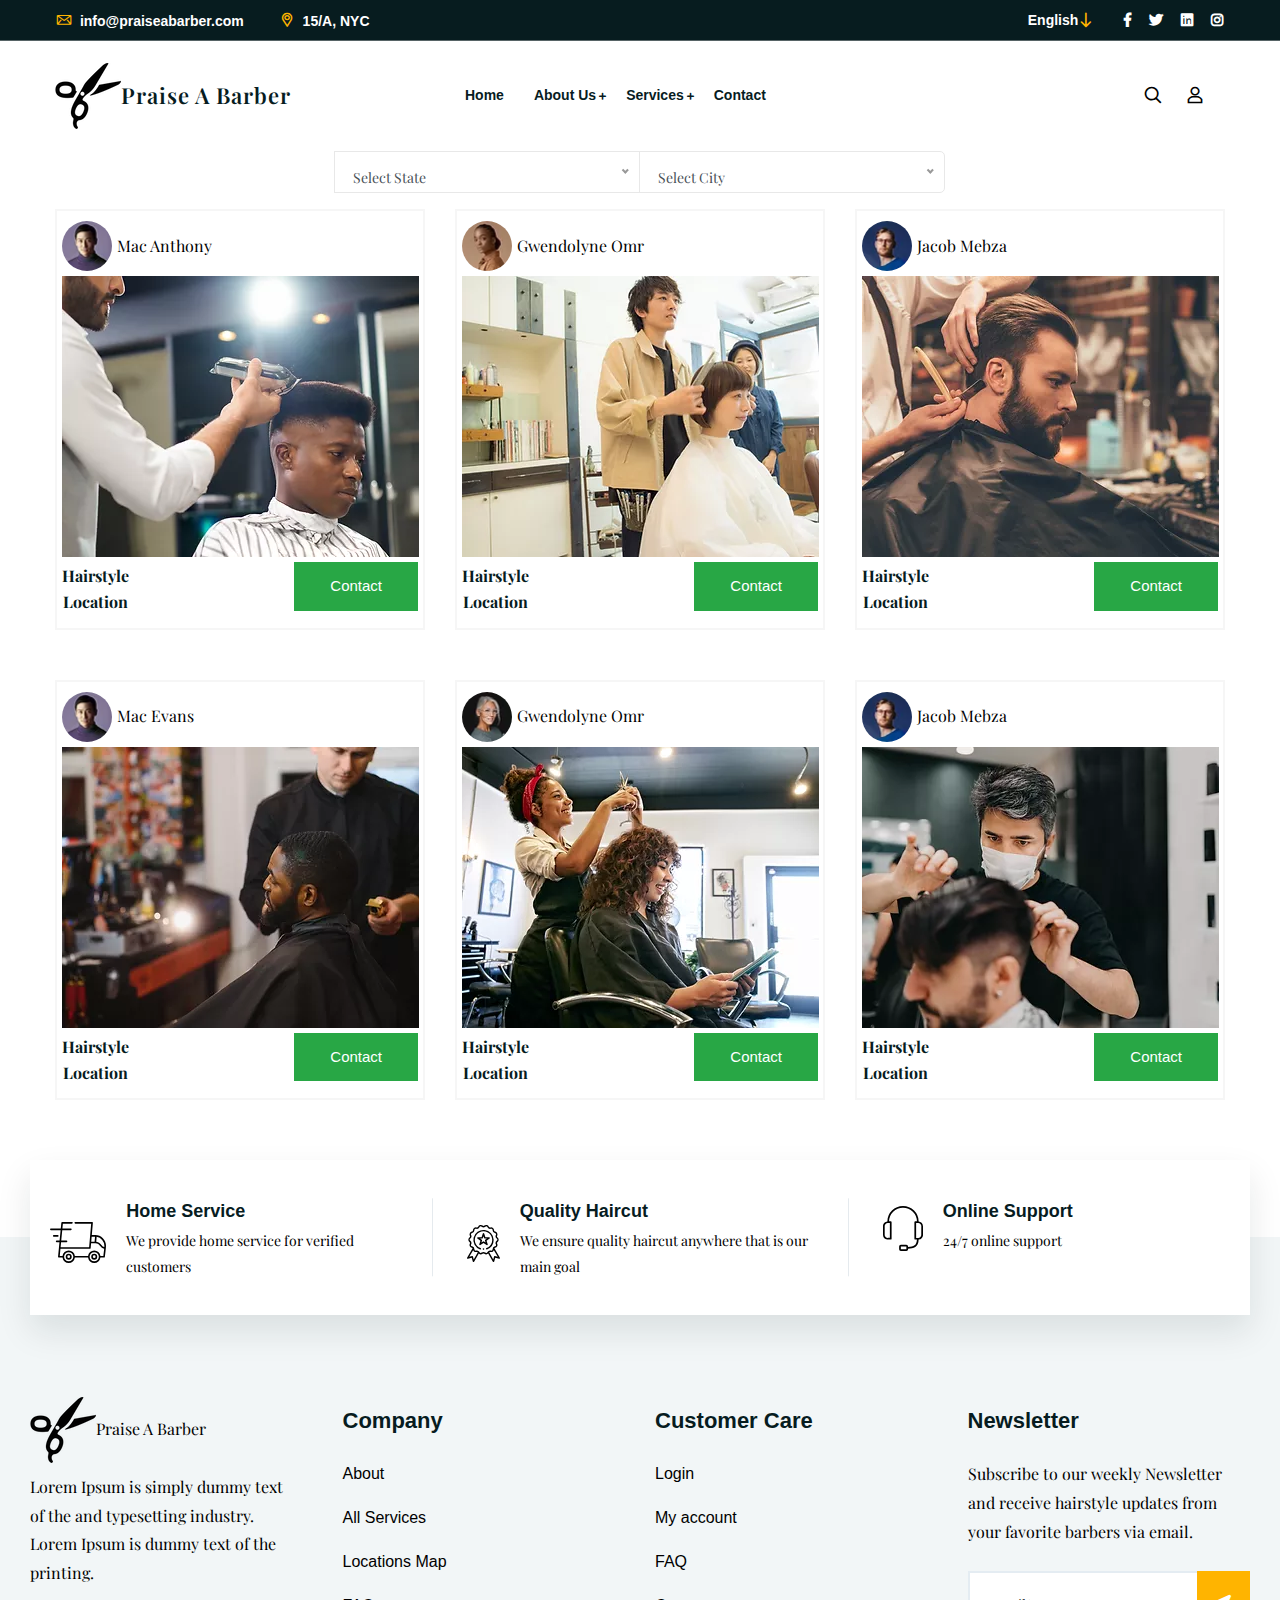
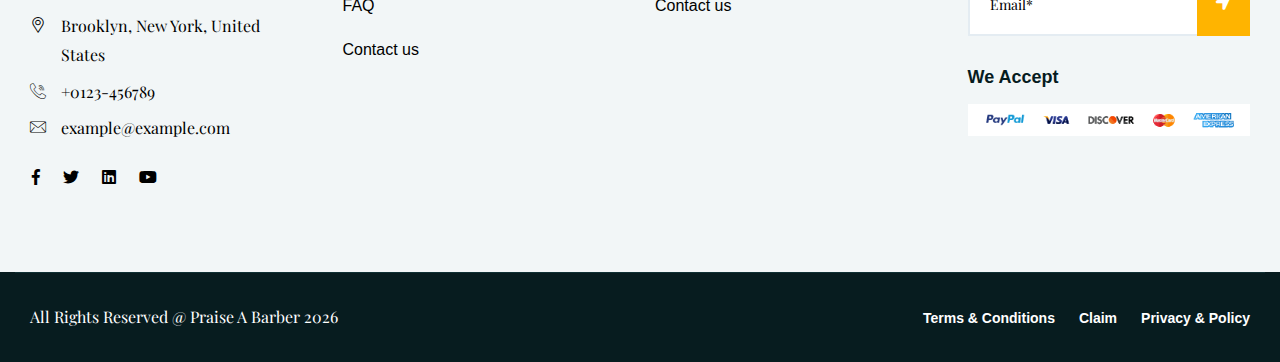
==== commit 6637f7cb: "Location search bar by state and city created" ====
--- a/web_static/index.html
+++ b/web_static/index.html
@@ -272,6 +272,29 @@
 
     <div class="ltn__utilize-overlay"></div>
 
+    <!--Display by location AREA START-->
+    <div class="col-md-6 col-sm-6" style="margin-left: auto; margin-right: auto;">
+        <div class="input-group mb-3">
+            <select name="" id="" class="form-control">
+                <option value="" disabled selected>Select State</option>
+                <option value="Lagos">Lagos</option>
+                <option value="Abuja">Abuja</option>
+                <option value="Benin">Benin</option>
+            </select>
+            <select name="" id="" class="form-control">
+                <option value="" disabled selected>Select City</option>
+                <option value="Lagos">Ikeja</option>
+                <option value="Abuja">Island</option>
+                <option value="Benin">Benin City</option>
+                <option value="Benin">Gwaripa</option>
+                <option value="Benin">Zuba</option>
+
+
+            </select>
+        </div>
+    </div>
+
+
     <!-- Barbers AREA START -->
     <div class="ltn__product-area ltn__product-gutter pb-10">
         <div class="container">
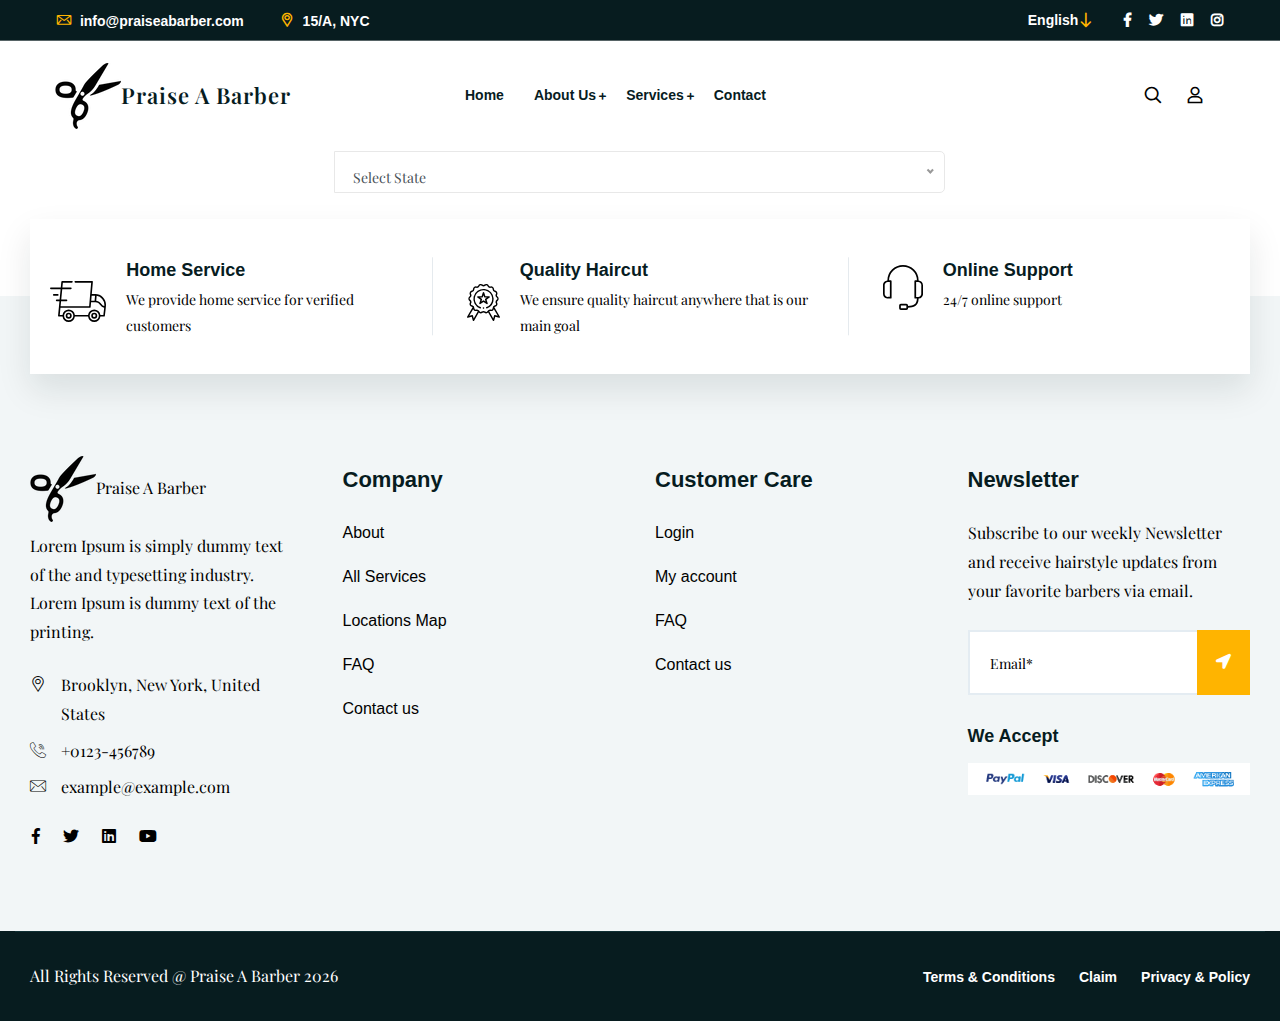
==== commit 66f02a6f: "Dynamically generate barbers view/cards." ====
--- a/web_static/index.html
+++ b/web_static/index.html
@@ -274,216 +274,27 @@
 
     <!--Display by location AREA START-->
     <div class="col-md-6 col-sm-6" style="margin-left: auto; margin-right: auto;">
-        <div class="input-group mb-3">
-            <select name="" id="" class="form-control">
-                <option value="" disabled selected>Select State</option>
-                <option value="Lagos">Lagos</option>
-                <option value="Abuja">Abuja</option>
-                <option value="Benin">Benin</option>
-            </select>
-            <select name="" id="" class="form-control">
-                <option value="" disabled selected>Select City</option>
-                <option value="Lagos">Ikeja</option>
-                <option value="Abuja">Island</option>
-                <option value="Benin">Benin City</option>
-                <option value="Benin">Gwaripa</option>
-                <option value="Benin">Zuba</option>
-
-
-            </select>
-        </div>
+        <form>
+            <div class="input-group mb-3" id="srch">
+                <select name="states" id="srch_state" class="form-control" onchange="getCities();">
+                    <option value="" disabled selected>Select State</option>
+                    <option value="Abuja">Abuja</option>
+                    <option value="Lagos">Lagos</option>
+                    <option value="Rivers">Rivers</option>
+                    <option value="Kaduna">Kaduna</option>
+                </select>
+                <!-- A new select element with id=srch_city would be generated
+                anytime a state is selected from the select element above.
+                See the function getCities() in the file js/dynamic.js -->
+            </div>
+    </form>
     </div>
 
 
     <!-- Barbers AREA START -->
-    <div class="ltn__product-area ltn__product-gutter pb-10">
-        <div class="container">
-            <div class="row justify-content-center">
-                <!-- ltn__product-item -->
-                <div class="col-lg-4 col-md-4 col-sm-6 col-6">
-                    <div class="ltn__product-item ltn__product-item-3 text-center">
-                        <div>
-                            <div class="barber-photo">
-                                <span class="barber-img"><img src="img/product/user.webp" alt=""></span>
-                                <span style="margin-left: 5px;">Mac Anthony</span>
-                            </div>
-                        </div>
-                        <div class="product-img">
-                            <a href="#"><img src="img/product/Trendy Haircut.webp" alt="#"></a>
-                            <div class="product-hover-action">
-                                <ul>
-                                    <li>
-                                        <a href="#" title="Likes"><i class="far fa-heart"> <sup>2</sup></i></a>
-                                    </li>
-                                </ul>
-                            </div>
-                        </div>
-                        <div class="barber-info">
-                            <div>
-                                <h2 class="product-title"><a href="#">Hairstyle</a></h2>
-                                <h2 class="product-title"><a href="#">Location</a></h2>
-                            </div>
-                            <div class="product-price">
-                                <a href="#" class="btn btn-success">Contact</a>
-                            </div>
-                        </div>
-                    </div>
-                </div>
-                <!-- ltn__product-item -->
-                <div class="col-lg-4 col-md-4 col-sm-6 col-6">
-                    <div class="ltn__product-item ltn__product-item-3 text-center">
-                        <div>
-                            <div class="barber-photo">
-                                <span class="barber-img"><img src="img/product/user1.webp" alt=""></span>
-                                <span style="margin-left: 5px;">Gwendolyne Omr</span>
-                            </div>
-                        </div>
-                        <div class="product-img">
-                            <a href="#"><img src="img/product/New Haircut.webp" alt="#"></a>
-                            <div class="product-hover-action">
-                                <ul>
-                                    <li>
-                                        <a href="#" title="Likes"><i class="far fa-heart"> <sup>2</sup></i></a>
-                                    </li>
-                                </ul>
-                            </div>
-                        </div>
-                        <div class="barber-info">
-                            <div>
-                                <h2 class="product-title"><a href="#">Hairstyle</a></h2>
-                                <h2 class="product-title"><a href="#">Location</a></h2>
-                            </div>
-                            <div class="product-price">
-                                <a href="#" class="btn btn-success">Contact</a>
-                            </div>
-                        </div>
-                    </div>
-                </div>
-                <!-- ltn__product-item -->
-                <div class="col-lg-4 col-md-4 col-sm-6 col-6">
-                    <div class="ltn__product-item ltn__product-item-3 text-center">
-                        <div>
-                            <div class="barber-photo">
-                                <span class="barber-img"><img src="img/product/user2.webp" alt=""></span>
-                                <span style="margin-left: 5px;">Jacob Mebza</span>
-                            </div>
-                        </div>
-                        <div class="product-img">
-                            <a href="#"><img src="img/product/Man Getting a Haircut.webp" alt="#"></a>
-                            <div class="product-hover-action">
-                                <ul>
-                                    <li>
-                                        <a href="#" title="Likes"><i class="far fa-heart"> <sup>2</sup></i></a>
-                                    </li>
-                                </ul>
-                            </div>
-                        </div>
-                        <div class="barber-info">
-                            <div>
-                                <h2 class="product-title"><a href="#">Hairstyle</a></h2>
-                                <h2 class="product-title"><a href="#">Location</a></h2>
-                            </div>
-                            <div class="product-price">
-                                <a href="#" class="btn btn-success">Contact</a>
-                            </div>
-                        </div>
-                    </div>
-                </div>
-                <!--  -->
-            </div>
-            <div class="row justify-content-center">
-                <!-- ltn__product-item -->
-                <div class="col-lg-4 col-md-4 col-sm-6 col-6">
-                    <div class="ltn__product-item ltn__product-item-3 text-center">
-                        <div>
-                            <div class="barber-photo">
-                                <span class="barber-img"><img src="img/product/user.webp" alt=""></span>
-                                <span style="margin-left: 5px;">Mac Evans</span>
-                            </div>
-                        </div>
-                        <div class="product-img">
-                            <a href="#"><img src="img/product/Getting a Haircut (2).webp" alt="#"></a>
-                            <div class="product-hover-action">
-                                <ul>
-                                    <li>
-                                        <a href="#" title="Likes"><i class="far fa-heart"> <sup>2</sup></i></a>
-                                    </li>
-                                </ul>
-                            </div>
-                        </div>
-                        <div class="barber-info">
-                            <div>
-                                <h2 class="product-title"><a href="#">Hairstyle</a></h2>
-                                <h2 class="product-title"><a href="#">Location</a></h2>
-                            </div>
-                            <div class="product-price">
-                                <a href="#" class="btn btn-success">Contact</a>
-                            </div>
-                        </div>
-                    </div>
-                </div>
-                <!-- ltn__product-item -->
-                <div class="col-lg-4 col-md-4 col-sm-6 col-6">
-                    <div class="ltn__product-item ltn__product-item-3 text-center">
-                        <div>
-                            <div class="barber-photo">
-                                <span class="barber-img"><img src="img/product/user3.webp" alt=""></span>
-                                <span style="margin-left: 5px;">Gwendolyne Omr</span>
-                            </div>
-                        </div>
-                        <div class="product-img">
-                            <a href="#"><img src="img/product/Getting a Haircut (1).webp" alt="#"></a>
-                            <div class="product-hover-action">
-                                <ul>
-                                    <li>
-                                        <a href="#" title="Likes"><i class="far fa-heart"> <sup>2</sup></i></a>
-                                    </li>
-                                </ul>
-                            </div>
-                        </div>
-                        <div class="barber-info">
-                            <div>
-                                <h2 class="product-title"><a href="#">Hairstyle</a></h2>
-                                <h2 class="product-title"><a href="#">Location</a></h2>
-                            </div>
-                            <div class="product-price">
-                                <a href="#" class="btn btn-success">Contact</a>
-                            </div>
-                        </div>
-                    </div>
-                </div>
-                <!-- ltn__product-item -->
-                <div class="col-lg-4 col-md-4 col-sm-6 col-6">
-                    <div class="ltn__product-item ltn__product-item-3 text-center">
-                        <div>
-                            <div class="barber-photo">
-                                <span class="barber-img"><img src="img/product/user2.webp" alt=""></span>
-                                <span style="margin-left: 5px;">Jacob Mebza</span>
-                            </div>
-                        </div>
-                        <div class="product-img">
-                            <a href="#"><img src="img/product/Masked Barber.webp" alt="#"></a>
-                            <div class="product-hover-action">
-                                <ul>
-                                    <li>
-                                        <a href="#" title="Likes"><i class="far fa-heart"> <sup>2</sup></i></a>
-                                    </li>
-                                </ul>
-                            </div>
-                        </div>
-                        <div class="barber-info">
-                            <div>
-                                <h2 class="product-title"><a href="#">Hairstyle</a></h2>
-                                <h2 class="product-title"><a href="#">Location</a></h2>
-                            </div>
-                            <div class="product-price">
-                                <a href="#" class="btn btn-success">Contact</a>
-                            </div>
-                        </div>
-                    </div>
-                </div>
-                <!--  -->
-            </div>
+    <div class="ltn__product-area ltn__product-gutter pb-10" id="barber_posts">
+        <!-- JavaScript adds the content here -->
+        <!-- See the script dynamic.js -->
         </div>
     </div>
     <!-- Barbers AREA END -->
@@ -678,6 +489,8 @@
     <script src="js/plugins.js"></script>
     <!-- Main JS -->
     <script src="js/main.js"></script>
+    <!-- Make dynamic -->
+    <script src="js/dynamic.js"></script>
   
 </body>
 
